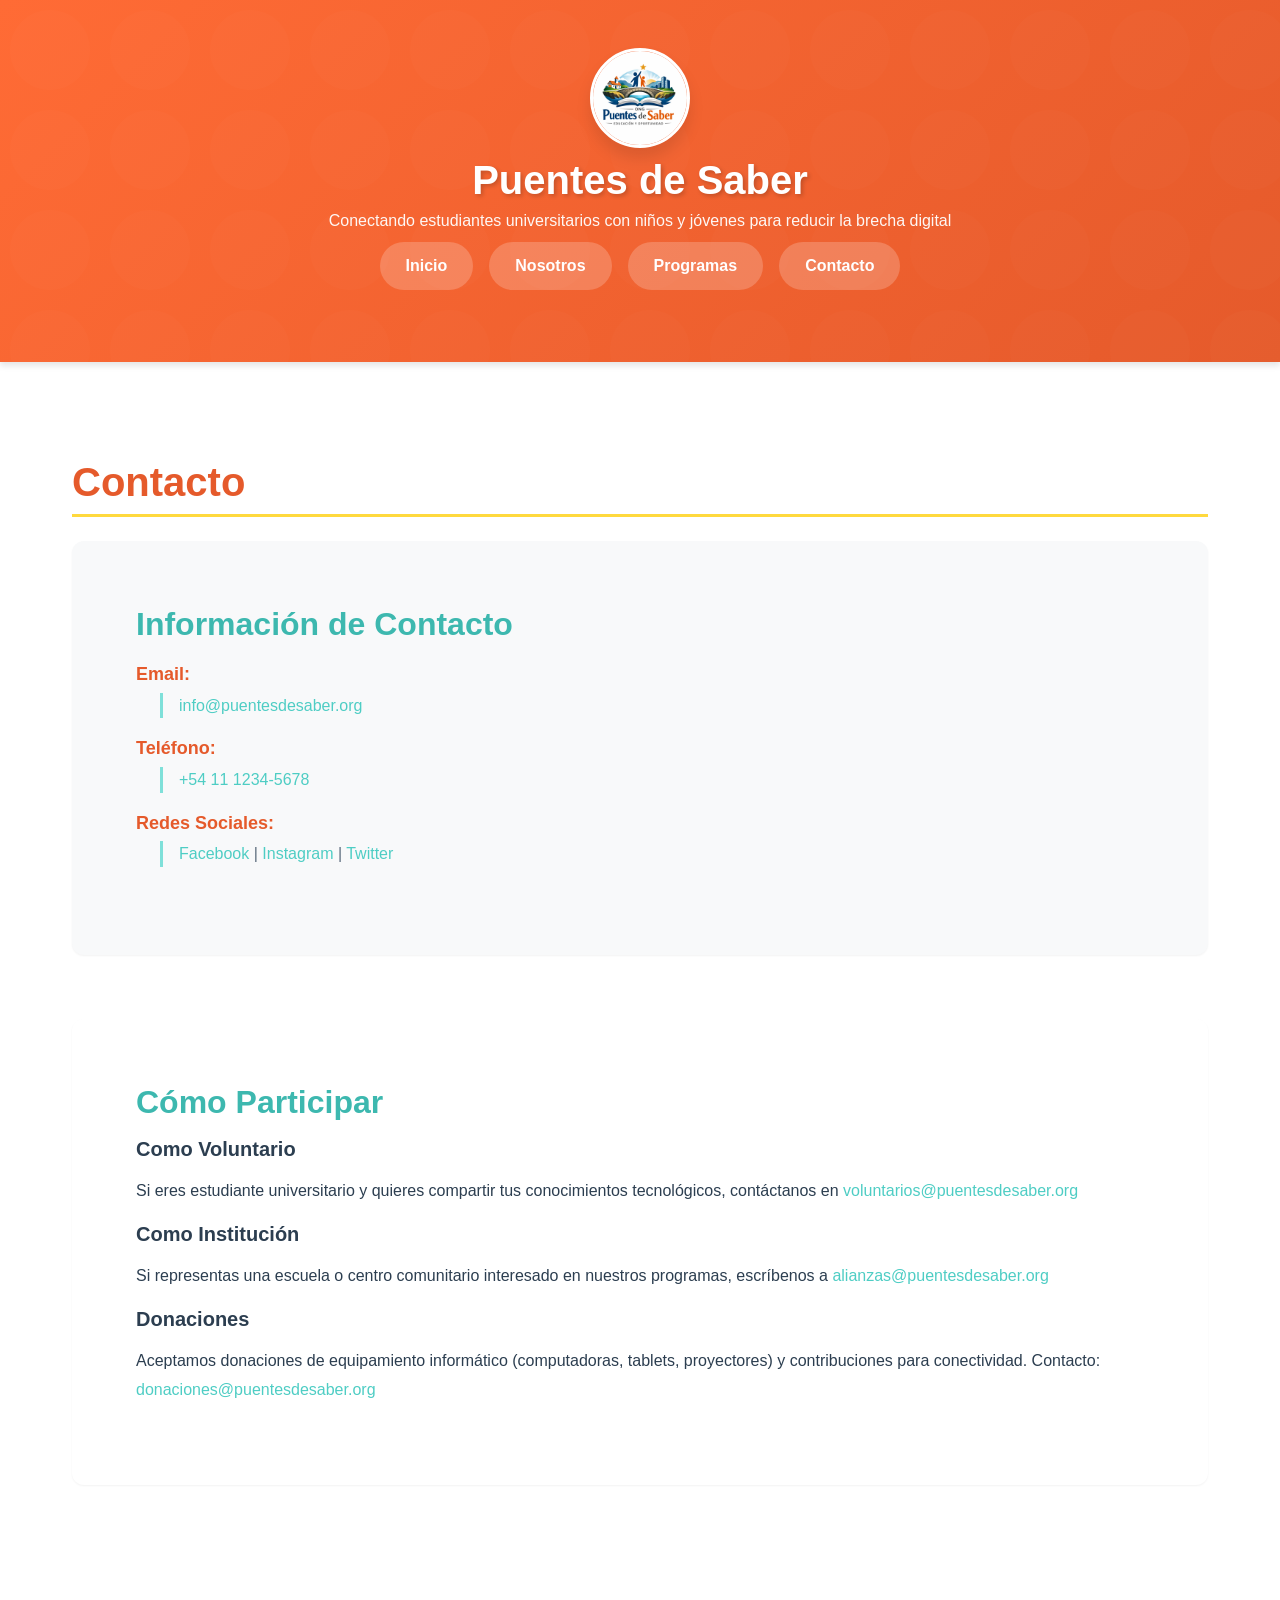
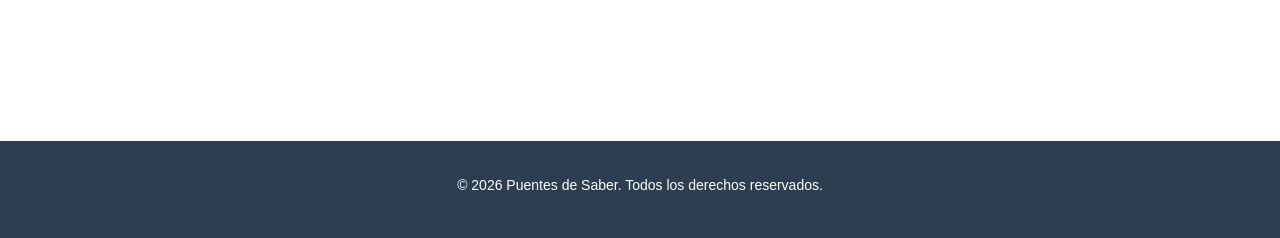
==== ong-website/contacto.html @ 6d8be62e "feat: Implementar sistema de estilos CSS profesionales - Agregar variables CSS (custom properties) p" ====
<!DOCTYPE html>
<html lang="es">
<head>
    <meta charset="UTF-8">
    <meta name="viewport" content="width=device-width, initial-scale=1.0">
    <meta name="description" content="Contactate con Puentes de Saber. Email, teléfono y redes sociales para consultas sobre nuestros programas educativos.">
    <link rel="icon" href="./img/logo.png" type="image/png">
    <link rel="stylesheet" href="./css/styles.css">
    <title>Contacto - Puentes de Saber</title>
</head>
<body>
    <header>
        <img src="./img/logo.png" alt="Logo Puentes de Saber" width="200" height="200">
        <h1>Puentes de Saber</h1>
        <p>Conectando estudiantes universitarios con niños y jóvenes para reducir la brecha digital</p>
        <nav aria-label="Navegación principal">
            <ul>
                <li><a href="./index.html">Inicio</a></li>
                <li><a href="./nosotros.html">Nosotros</a></li>
                <li><a href="./programas.html">Programas</a></li>
                <li><a href="./contacto.html">Contacto</a></li>
            </ul>
        </nav>
    </header>

    <main>
        <h2>Contacto</h2>
        
        <section>
            <h3>Información de Contacto</h3>
            <dl>
                <dt>Email:</dt>
                <dd><a href="mailto:info@puentesdesaber.org">info@puentesdesaber.org</a></dd>

                <dt>Teléfono:</dt>
                <dd><a href="tel:+541112345678">+54 11 1234-5678</a></dd>

                <dt>Redes Sociales:</dt>
                <dd>
                    <a href="https://facebook.com/puentesdesaber" target="_blank" rel="noopener noreferrer" aria-label="Visitar nuestra página de Facebook (se abre en nueva ventana)">Facebook</a> | 
                    <a href="https://instagram.com/puentesdesaber" target="_blank" rel="noopener noreferrer" aria-label="Visitar nuestro perfil de Instagram (se abre en nueva ventana)">Instagram</a> | 
                    <a href="https://twitter.com/puentesdesaber" target="_blank" rel="noopener noreferrer" aria-label="Visitar nuestro perfil de Twitter (se abre en nueva ventana)">Twitter</a>
                </dd>
            </dl>
        </section>

        <section>
            <h3>Cómo Participar</h3>
            
            <h4>Como Voluntario</h4>
            <p>Si eres estudiante universitario y quieres compartir tus conocimientos tecnológicos, contáctanos en <a href="mailto:voluntarios@puentesdesaber.org">voluntarios@puentesdesaber.org</a></p>
            
            <h4>Como Institución</h4>
            <p>Si representas una escuela o centro comunitario interesado en nuestros programas, escríbenos a <a href="mailto:alianzas@puentesdesaber.org">alianzas@puentesdesaber.org</a></p>
            
            <h4>Donaciones</h4>
            <p>Aceptamos donaciones de equipamiento informático (computadoras, tablets, proyectores) y contribuciones para conectividad. Contacto: <a href="mailto:donaciones@puentesdesaber.org">donaciones@puentesdesaber.org</a></p>
        </section>
    </main>
    <footer>
        <p>&copy; 2026 Puentes de Saber. Todos los derechos reservados.</p>
    </footer>
</body>
</html>
---- ong-website/css/styles.css ----
/* ============================================
   PUENTES DE SABER - ESTILOS PROFESIONALES
   ONG Educativa Argentina
   ============================================ */

/* ============================================
   VARIABLES CSS (Custom Properties)
   ============================================ */
:root {
  /* Paleta de Colores Principal */
  --color-primary: #FF6B35;        /* Naranja cálido - energía y optimismo */
  --color-primary-light: #FF8C5A;  /* Naranja claro */
  --color-primary-dark: #E55A2B;   /* Naranja oscuro */
  
  --color-secondary: #4ECDC4;      /* Turquesa - educación y esperanza */
  --color-secondary-light: #7FE0D9; /* Turquesa claro */
  --color-secondary-dark: #3DB8AF;  /* Turquesa oscuro */
  
  --color-accent: #FFD93D;         /* Amarillo - alegría y accesibilidad */
  --color-accent-dark: #F5C518;    /* Amarillo oscuro */
  
  /* Colores Neutros */
  --color-text-primary: #2C3E50;   /* Gris azulado oscuro */
  --color-text-secondary: #5D6D7E; /* Gris medio */
  --color-text-light: #95A5A6;     /* Gris claro */
  
  --color-bg-primary: #FFFFFF;     /* Blanco */
  --color-bg-secondary: #F8F9FA;   /* Gris muy claro */
  --color-bg-tertiary: #ECF0F1;    /* Gris claro */
  
  /* Colores de Estado */
  --color-success: #27AE60;        /* Verde */
  --color-info: #3498DB;           /* Azul */
  --color-warning: #F39C12;        /* Naranja */
  --color-error: #E74C3C;          /* Rojo */
  
  /* Tipografía */
  --font-primary: 'Segoe UI', 'Roboto', 'Helvetica Neue', Arial, sans-serif;
  --font-secondary: 'Georgia', 'Times New Roman', serif;
  
  --font-size-base: 16px;
  --font-size-sm: 0.875rem;        /* 14px */
  --font-size-md: 1rem;            /* 16px */
  --font-size-lg: 1.125rem;        /* 18px */
  --font-size-xl: 1.25rem;         /* 20px */
  
  --font-size-h1: 2.5rem;          /* 40px */
  --font-size-h2: 2rem;            /* 32px */
  --font-size-h3: 1.5rem;          /* 24px */
  --font-size-h4: 1.25rem;         /* 20px */
  --font-size-h5: 1.125rem;        /* 18px */
  --font-size-h6: 1rem;            /* 16px */
  
  --font-weight-light: 300;
  --font-weight-normal: 400;
  --font-weight-medium: 500;
  --font-weight-semibold: 600;
  --font-weight-bold: 700;
  
  --line-height-tight: 1.2;
  --line-height-normal: 1.6;
  --line-height-relaxed: 1.8;
  
  /* Espaciado */
  --spacing-xs: 0.25rem;           /* 4px */
  --spacing-sm: 0.5rem;            /* 8px */
  --spacing-md: 1rem;              /* 16px */
  --spacing-lg: 1.5rem;            /* 24px */
  --spacing-xl: 2rem;              /* 32px */
  --spacing-2xl: 3rem;             /* 48px */
  --spacing-3xl: 4rem;             /* 64px */
  --spacing-4xl: 6rem;             /* 96px */
  
  /* Bordes y Sombras */
  --border-radius-sm: 4px;
  --border-radius-md: 8px;
  --border-radius-lg: 12px;
  --border-radius-xl: 16px;
  --border-radius-full: 9999px;
  
  --shadow-sm: 0 1px 2px rgba(0, 0, 0, 0.05);
  --shadow-md: 0 4px 6px rgba(0, 0, 0, 0.1);
  --shadow-lg: 0 10px 15px rgba(0, 0, 0, 0.1);
  --shadow-xl: 0 20px 25px rgba(0, 0, 0, 0.15);
  
  /* Transiciones */
  --transition-fast: 150ms ease-in-out;
  --transition-normal: 250ms ease-in-out;
  --transition-slow: 350ms ease-in-out;
  
  /* Contenedor */
  --container-max-width: 1200px;
  --container-padding: var(--spacing-md);
}

/* ============================================
   RESET Y ESTILOS BASE
   ============================================ */
* {
  margin: 0;
  padding: 0;
  box-sizing: border-box;
}

html {
  font-size: var(--font-size-base);
  scroll-behavior: smooth;
}

body {
  font-family: var(--font-primary);
  font-size: var(--font-size-md);
  font-weight: var(--font-weight-normal);
  line-height: var(--line-height-normal);
  color: var(--color-text-primary);
  background-color: var(--color-bg-primary);
  -webkit-font-smoothing: antialiased;
  -moz-osx-font-smoothing: grayscale;
}

/* ============================================
   TIPOGRAFÍA
   ============================================ */
h1, h2, h3, h4, h5, h6 {
  font-weight: var(--font-weight-bold);
  line-height: var(--line-height-tight);
  color: var(--color-text-primary);
  margin-bottom: var(--spacing-md);
}

h1 {
  font-size: var(--font-size-h1);
  color: var(--color-primary);
  margin-bottom: var(--spacing-lg);
}

h2 {
  font-size: var(--font-size-h2);
  color: var(--color-primary-dark);
  margin-bottom: var(--spacing-lg);
  padding-bottom: var(--spacing-sm);
  border-bottom: 3px solid var(--color-accent);
}

h3 {
  font-size: var(--font-size-h3);
  color: var(--color-secondary-dark);
  margin-bottom: var(--spacing-md);
}

h4 {
  font-size: var(--font-size-h4);
  color: var(--color-text-primary);
  margin-bottom: var(--spacing-md);
}

h5 {
  font-size: var(--font-size-h5);
  margin-bottom: var(--spacing-sm);
}

h6 {
  font-size: var(--font-size-h6);
  margin-bottom: var(--spacing-sm);
}

p {
  margin-bottom: var(--spacing-md);
  line-height: var(--line-height-relaxed);
}

strong {
  font-weight: var(--font-weight-bold);
  color: var(--color-primary-dark);
}

em {
  font-style: italic;
  color: var(--color-secondary-dark);
}

/* ============================================
   ENLACES
   ============================================ */
a {
  color: var(--color-secondary);
  text-decoration: none;
  transition: color var(--transition-normal), 
              text-decoration var(--transition-fast);
  position: relative;
}

a:hover {
  color: var(--color-secondary-dark);
  text-decoration: underline;
}

a:focus {
  outline: 2px solid var(--color-primary);
  outline-offset: 2px;
  border-radius: var(--border-radius-sm);
}

a:active {
  color: var(--color-primary);
}

/* ============================================
   HEADER
   ============================================ */
header {
  background: linear-gradient(135deg, var(--color-primary) 0%, var(--color-primary-dark) 100%);
  color: var(--color-bg-primary);
  padding: var(--spacing-lg) var(--container-padding) 0;
  text-align: center;
  box-shadow: var(--shadow-md);
  position: relative;
  overflow: hidden;
}

header::before {
  content: '';
  position: absolute;
  top: 0;
  left: 0;
  right: 0;
  bottom: 0;
  background: url('data:image/svg+xml,<svg width="100" height="100" xmlns="http://www.w3.org/2000/svg"><circle cx="50" cy="50" r="40" fill="rgba(255,255,255,0.05)"/></svg>');
  background-size: 100px 100px;
  opacity: 0.3;
  pointer-events: none;
}

header > * {
  position: relative;
  z-index: 1;
}

header img {
  max-width: 80px;
  height: auto;
  margin: 0 auto var(--spacing-sm);
  display: block;
  border-radius: var(--border-radius-full);
  border: 3px solid var(--color-bg-primary);
  box-shadow: var(--shadow-lg);
  transition: transform var(--transition-normal);
}

header img:hover {
  transform: scale(1.05);
}

header h1 {
  color: var(--color-bg-primary);
  font-size: 2rem;
  margin-bottom: var(--spacing-xs);
  text-shadow: 2px 2px 4px rgba(0, 0, 0, 0.2);
}

header > p {
  font-size: var(--font-size-md);
  color: var(--color-bg-primary);
  margin-bottom: var(--spacing-sm);
  opacity: 0.95;
  max-width: 100%;
  margin-left: auto;
  margin-right: auto;
  line-height: var(--line-height-normal);
}

/* ============================================
   NAVEGACIÓN
   ============================================ */
nav {
  margin-top: var(--spacing-sm);
  padding: 0;
}

nav ul {
  list-style: none;
  display: flex;
  flex-wrap: wrap;
  justify-content: center;
  gap: var(--spacing-sm);
  padding: 0;
}

nav li {
  margin: 0;
}

nav a {
  display: inline-block;
  padding: var(--spacing-sm) var(--spacing-md);
  background-color: rgba(255, 255, 255, 0.2);
  color: var(--color-bg-primary);
  border-radius: var(--border-radius-full);
  font-weight: var(--font-weight-semibold);
  font-size: var(--font-size-sm);
  transition: all var(--transition-normal);
  border: 2px solid transparent;
  text-decoration: none;
}

nav a:hover {
  background-color: var(--color-bg-primary);
  color: var(--color-primary);
  transform: translateY(-2px);
  box-shadow: var(--shadow-md);
  text-decoration: none;
}

nav a:focus {
  outline: 2px solid var(--color-accent);
  outline-offset: 2px;
  border-color: var(--color-accent);
}

nav a:active {
  transform: translateY(0);
}

/* ============================================
   MAIN CONTENT
   ============================================ */
main {
  max-width: var(--container-max-width);
  margin: 0 auto;
  padding: var(--spacing-2xl) var(--container-padding);
}

/* ============================================
   SECCIONES
   ============================================ */
section {
  margin-bottom: var(--spacing-3xl);
  padding: var(--spacing-xl);
  background-color: var(--color-bg-primary);
  border-radius: var(--border-radius-lg);
  box-shadow: var(--shadow-sm);
  transition: box-shadow var(--transition-normal);
}

section:hover {
  box-shadow: var(--shadow-md);
}

section:nth-child(even) {
  background-color: var(--color-bg-secondary);
}

/* ============================================
   ARTÍCULOS (Programas)
   ============================================ */
article {
  background-color: var(--color-bg-primary);
  border-radius: var(--border-radius-lg);
  padding: var(--spacing-xl);
  margin-bottom: var(--spacing-xl);
  border-left: 4px solid var(--color-secondary);
  box-shadow: var(--shadow-sm);
  transition: all var(--transition-normal);
}

article:hover {
  box-shadow: var(--shadow-lg);
  transform: translateX(4px);
  border-left-color: var(--color-primary);
}

article h3 {
  color: var(--color-primary);
  margin-bottom: var(--spacing-md);
  display: flex;
  align-items: center;
  gap: var(--spacing-sm);
}

article h3::before {
  content: '📚';
  font-size: 1.5em;
}

article p {
  color: var(--color-text-secondary);
  margin-bottom: var(--spacing-md);
}

/* ============================================
   LISTAS
   ============================================ */
ul, ol {
  margin-bottom: var(--spacing-md);
  padding-left: var(--spacing-xl);
}

ul li, ol li {
  margin-bottom: var(--spacing-sm);
  line-height: var(--line-height-relaxed);
  color: var(--color-text-secondary);
}

ul li::marker {
  color: var(--color-primary);
}

ol li::marker {
  color: var(--color-secondary);
  font-weight: var(--font-weight-bold);
}

/* Listas dentro de artículos */
article ul {
  background-color: var(--color-bg-secondary);
  padding: var(--spacing-md) var(--spacing-md) var(--spacing-md) var(--spacing-2xl);
  border-radius: var(--border-radius-md);
  margin-top: var(--spacing-md);
}

article ul li {
  position: relative;
  padding-left: var(--spacing-sm);
}

article ul li::before {
  content: '✓';
  position: absolute;
  left: -1.5rem;
  color: var(--color-success);
  font-weight: var(--font-weight-bold);
}

/* ============================================
   LISTAS DE DEFINICIÓN (dl, dt, dd)
   ============================================ */
dl {
  margin-bottom: var(--spacing-lg);
}

dt {
  font-weight: var(--font-weight-bold);
  color: var(--color-primary-dark);
  margin-top: var(--spacing-md);
  margin-bottom: var(--spacing-xs);
  font-size: var(--font-size-lg);
}

dd {
  margin-left: var(--spacing-lg);
  margin-bottom: var(--spacing-md);
  color: var(--color-text-secondary);
  padding-left: var(--spacing-md);
  border-left: 3px solid var(--color-secondary-light);
}

/* Sección de Datos Institucionales */
#datos-institucionales {
  background: transparent;
  border: none;
  color: var(--color-text-primary);
  box-shadow: none;
  padding: var(--spacing-lg) var(--container-padding) var(--spacing-xl);
  margin-top: calc(var(--spacing-lg) * -1);
}

#datos-institucionales dl {
  display: grid;
  grid-template-columns: repeat(auto-fit, minmax(220px, 1fr));
  gap: var(--spacing-lg);
}

.impact-item {
  background: var(--color-primary);
  border-radius: var(--border-radius-lg);
  padding: var(--spacing-xl);
  text-align: center;
  display: flex;
  flex-direction: column;
  justify-content: center;
  gap: var(--spacing-md);
}

#datos-institucionales dt {
  margin: 0;
  font-size: var(--font-size-sm);
  color: rgba(255, 255, 255, 0.85);
  font-weight: var(--font-weight-semibold);
  text-transform: uppercase;
  letter-spacing: 1px;
}

#datos-institucionales dd {
  margin: 0;
  padding: 0;
  font-size: 3rem;
  font-weight: var(--font-weight-bold);
  color: var(--color-accent);
  line-height: var(--line-height-tight);
  letter-spacing: -1px;
}

/* ============================================
   FOOTER
   ============================================ */
footer {
  background-color: var(--color-text-primary);
  color: var(--color-bg-primary);
  padding: var(--spacing-xl) var(--container-padding);
  text-align: center;
  margin-top: var(--spacing-4xl);
}

footer p {
  margin-bottom: var(--spacing-sm);
  font-size: var(--font-size-sm);
}

footer a {
  color: var(--color-accent);
  font-weight: var(--font-weight-medium);
  margin: 0 var(--spacing-sm);
  transition: color var(--transition-normal);
}

footer a:hover {
  color: var(--color-accent-dark);
  text-decoration: underline;
}

footer a:focus {
  outline: 2px solid var(--color-accent);
  outline-offset: 2px;
}

/* ============================================
   ESTADÍSTICAS / DATOS DESTACADOS
   ============================================ */
.stats-container {
  display: grid;
  grid-template-columns: repeat(auto-fit, minmax(250px, 1fr));
  gap: var(--spacing-lg);
  margin: var(--spacing-2xl) 0;
  padding: var(--spacing-2xl);
  background: linear-gradient(135deg, var(--color-primary) 0%, var(--color-secondary) 100%);
  border-radius: var(--border-radius-lg);
  box-shadow: var(--shadow-xl);
}

.stat-card {
  background: rgba(255, 255, 255, 0.15);
  backdrop-filter: blur(10px);
  color: var(--color-bg-primary);
  padding: var(--spacing-2xl) var(--spacing-xl);
  border-radius: var(--border-radius-md);
  text-align: center;
  border: 2px solid rgba(255, 255, 255, 0.3);
  transition: all var(--transition-normal);
  position: relative;
  overflow: hidden;
}

.stat-card::before {
  content: '';
  position: absolute;
  top: 0;
  left: 0;
  right: 0;
  bottom: 0;
  background: rgba(255, 255, 255, 0.1);
  opacity: 0;
  transition: opacity var(--transition-normal);
}

.stat-card:hover {
  transform: translateY(-5px);
  background: rgba(255, 255, 255, 0.25);
  border-color: var(--color-accent);
  box-shadow: 0 8px 16px rgba(0, 0, 0, 0.2);
}

.stat-card:hover::before {
  opacity: 1;
}

.stat-number {
  font-size: 4rem;
  font-weight: var(--font-weight-bold);
  color: var(--color-accent);
  display: block;
  margin-bottom: var(--spacing-md);
  text-shadow: 2px 2px 4px rgba(0, 0, 0, 0.3);
  position: relative;
  z-index: 1;
  line-height: 1;
}

.stat-label {
  font-size: var(--font-size-md);
  font-weight: var(--font-weight-semibold);
  color: var(--color-bg-primary);
  position: relative;
  z-index: 1;
  letter-spacing: 0.5px;
  text-shadow: 1px 1px 2px rgba(0, 0, 0, 0.2);
}

/* ============================================
   BOTONES Y LLAMADAS A LA ACCIÓN
   ============================================ */
.btn {
  display: inline-block;
  padding: var(--spacing-md) var(--spacing-xl);
  font-size: var(--font-size-md);
  font-weight: var(--font-weight-semibold);
  text-align: center;
  text-decoration: none;
  border-radius: var(--border-radius-md);
  transition: all var(--transition-normal);
  cursor: pointer;
  border: 2px solid transparent;
}

.btn-primary {
  background-color: var(--color-primary);
  color: var(--color-bg-primary);
  box-shadow: var(--shadow-sm);
}

.btn-primary:hover {
  background-color: var(--color-primary-dark);
  transform: translateY(-2px);
  box-shadow: var(--shadow-md);
  text-decoration: none;
}

.btn-secondary {
  background-color: var(--color-secondary);
  color: var(--color-bg-primary);
  box-shadow: var(--shadow-sm);
}

.btn-secondary:hover {
  background-color: var(--color-secondary-dark);
  transform: translateY(-2px);
  box-shadow: var(--shadow-md);
  text-decoration: none;
}

.btn-outline {
  background-color: transparent;
  color: var(--color-primary);
  border-color: var(--color-primary);
}

.btn-outline:hover {
  background-color: var(--color-primary);
  color: var(--color-bg-primary);
  text-decoration: none;
}

/* ============================================
   ACCESIBILIDAD
   ============================================ */
/* Visually hidden - oculta visualmente pero accesible para lectores de pantalla */
.visually-hidden {
  position: absolute;
  width: 1px;
  height: 1px;
  padding: 0;
  margin: -1px;
  overflow: hidden;
  clip: rect(0, 0, 0, 0);
  white-space: nowrap;
  border-width: 0;
}

/* Skip to main content link */
.skip-to-main {
  position: absolute;
  top: -40px;
  left: 0;
  background: var(--color-primary);
  color: var(--color-bg-primary);
  padding: var(--spacing-sm) var(--spacing-md);
  text-decoration: none;
  z-index: 100;
}

.skip-to-main:focus {
  top: 0;
}

/* Focus visible para todos los elementos interactivos */
:focus-visible {
  outline: 3px solid var(--color-primary);
  outline-offset: 2px;
}

/* Mejora de contraste para texto sobre fondos */
::selection {
  background-color: var(--color-accent);
  color: var(--color-text-primary);
}

/* ============================================
   RESPONSIVE DESIGN - MOBILE FIRST
   ============================================ */

/* Tablets (768px y superior) */
@media (min-width: 768px) {
  :root {
    --font-size-h1: 3rem;          /* 48px */
    --font-size-h2: 2.25rem;       /* 36px */
    --font-size-h3: 1.75rem;       /* 28px */
    --container-padding: var(--spacing-lg);
  }
  
  header {
    padding: var(--spacing-xl) var(--container-padding);
  }
  
  header img {
    max-width: 100px;
  }
  
  header h1 {
    font-size: 2.25rem;
  }
  
  nav ul {
    gap: var(--spacing-md);
  }
  
  nav a {
    padding: var(--spacing-sm) var(--spacing-lg);
    font-size: var(--font-size-md);
  }
  
  main {
    padding: var(--spacing-3xl) var(--container-padding);
  }
  
  section {
    padding: var(--spacing-2xl);
  }
  
  article {
    padding: var(--spacing-2xl);
  }
}

/* Desktop (1024px y superior) */
@media (min-width: 1024px) {
  :root {
    --font-size-h1: 3.5rem;        /* 56px */
    --font-size-h2: 2.5rem;        /* 40px */
    --font-size-h3: 2rem;          /* 32px */
    --container-padding: var(--spacing-xl);
  }
  
  header {
    padding: var(--spacing-2xl) var(--container-padding);
  }
  
  header img {
    max-width: 100px;
  }
  
  header h1 {
    font-size: 2.5rem;
  }
  
  main {
    padding: var(--spacing-4xl) var(--container-padding);
  }
  
  section {
    padding: var(--spacing-3xl);
  }
  
  /* Layout de dos columnas para ciertos contenidos */
  .two-column-layout {
    display: grid;
    grid-template-columns: 1fr 1fr;
    gap: var(--spacing-2xl);
  }
}

/* Pantallas grandes (1440px y superior) */
@media (min-width: 1440px) {
  :root {
    --container-max-width: 1400px;
  }
}

/* ============================================
   UTILIDADES
   ============================================ */
.text-center {
  text-align: center;
}

.text-left {
  text-align: left;
}

.text-right {
  text-align: right;
}

.mt-sm { margin-top: var(--spacing-sm); }
.mt-md { margin-top: var(--spacing-md); }
.mt-lg { margin-top: var(--spacing-lg); }
.mt-xl { margin-top: var(--spacing-xl); }

.mb-sm { margin-bottom: var(--spacing-sm); }
.mb-md { margin-bottom: var(--spacing-md); }
.mb-lg { margin-bottom: var(--spacing-lg); }
.mb-xl { margin-bottom: var(--spacing-xl); }

.p-sm { padding: var(--spacing-sm); }
.p-md { padding: var(--spacing-md); }
.p-lg { padding: var(--spacing-lg); }
.p-xl { padding: var(--spacing-xl); }

/* ============================================
   ANIMACIONES
   ============================================ */
@keyframes fadeIn {
  from {
    opacity: 0;
    transform: translateY(20px);
  }
  to {
    opacity: 1;
    transform: translateY(0);
  }
}

.fade-in {
  animation: fadeIn var(--transition-slow) ease-out;
}

/* ============================================
   PRINT STYLES
   ============================================ */
@media print {
  header {
    background: none;
    color: var(--color-text-primary);
    box-shadow: none;
  }
  
  nav {
    display: none;
  }
  
  section {
    box-shadow: none;
    page-break-inside: avoid;
  }
  
  footer {
    background: none;
    color: var(--color-text-primary);
  }
}
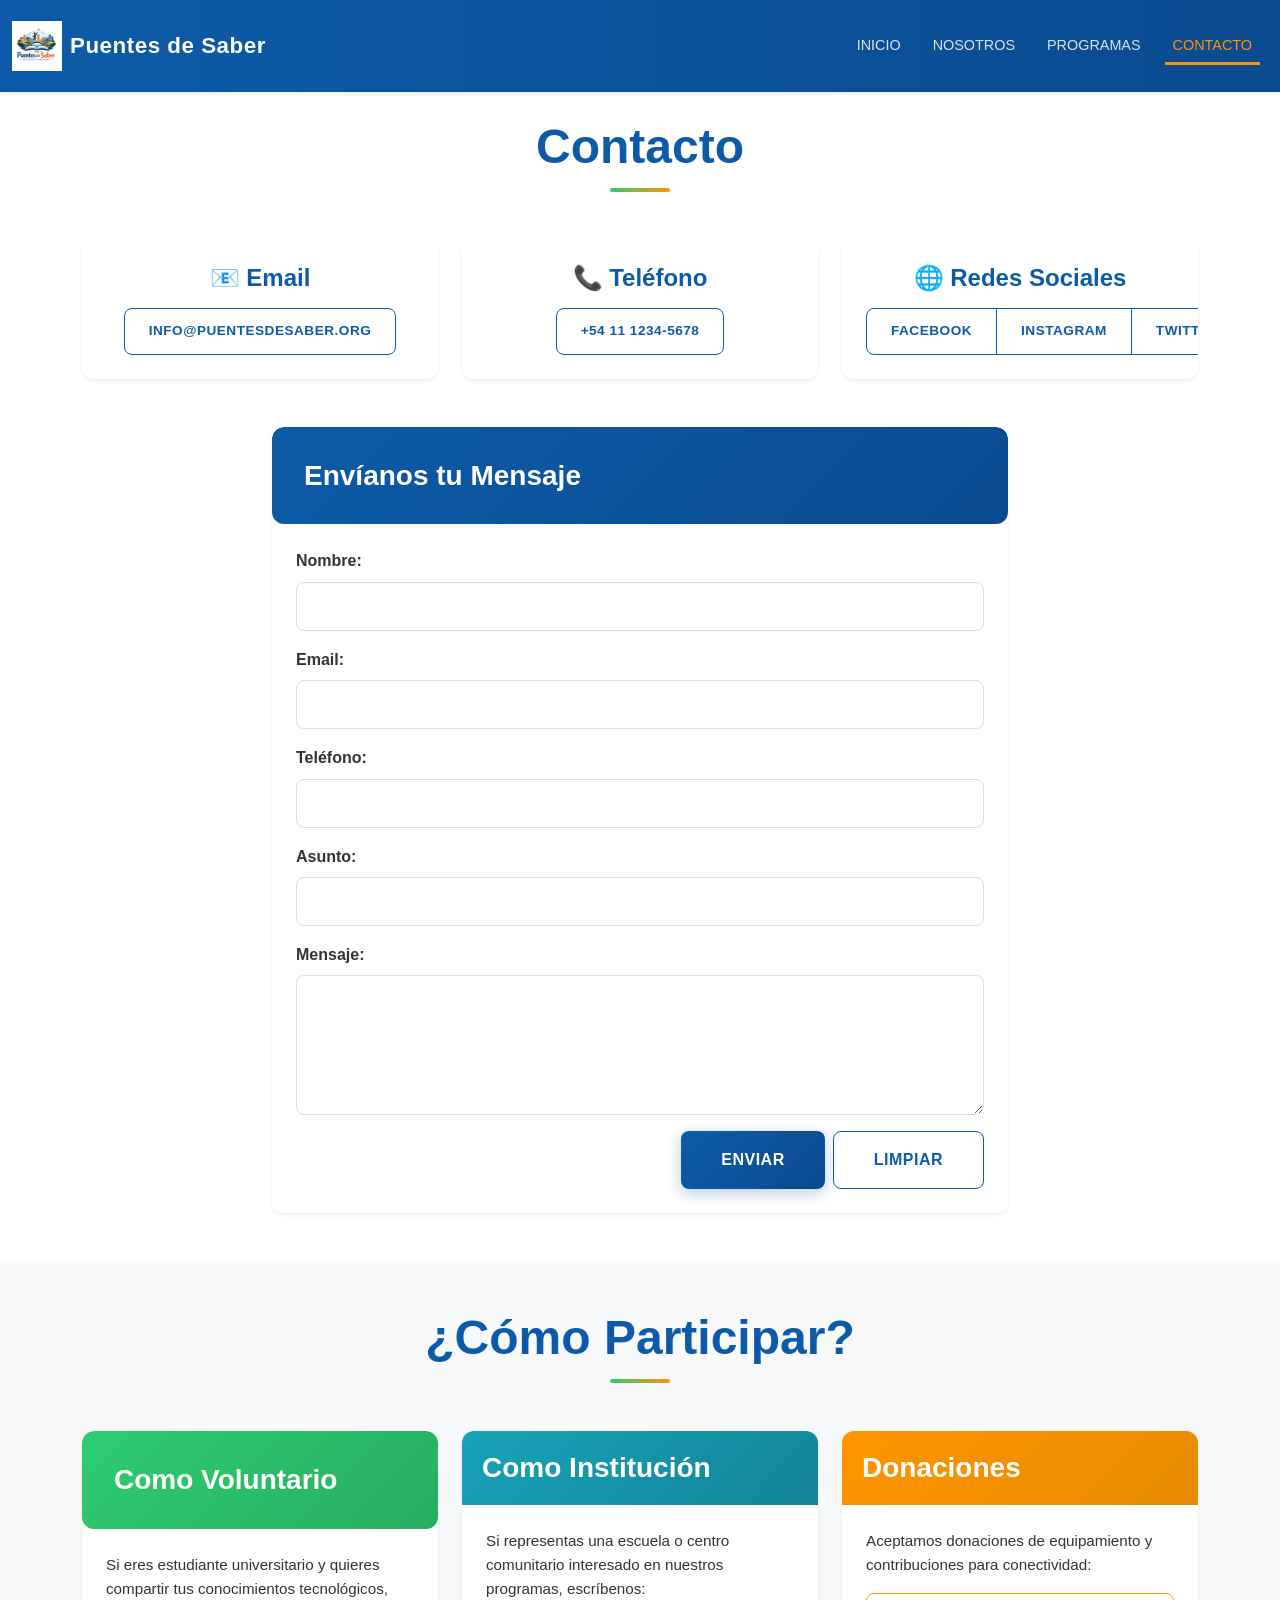
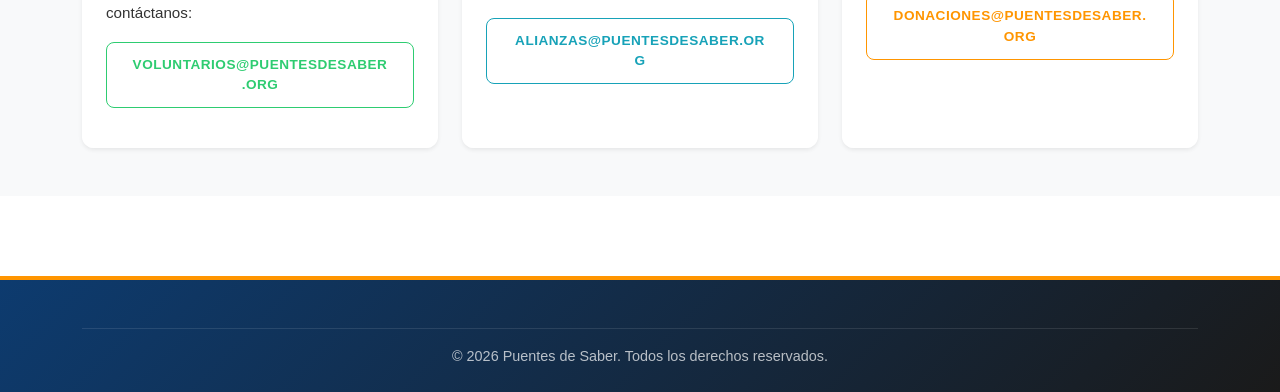
==== commit 3d82f3aa: "feat: agregar bootstrap al archivo contacto" ====
--- a/ong-website/contacto.html
+++ b/ong-website/contacto.html
@@ -5,60 +5,182 @@
     <meta name="viewport" content="width=device-width, initial-scale=1.0">
     <meta name="description" content="Contactate con Puentes de Saber. Email, teléfono y redes sociales para consultas sobre nuestros programas educativos.">
     <link rel="icon" href="./img/logo.png" type="image/png">
+    <title>Contacto - Puentes de Saber</title>
+    <!-- Bootstrap CSS -->
+    <link href="https://cdn.jsdelivr.net/npm/bootstrap@5.3.0/dist/css/bootstrap.min.css" rel="stylesheet">
+    <!-- Custom CSS -->
     <link rel="stylesheet" href="./css/styles.css">
-    <title>Contacto - Puentes de Saber</title>
 </head>
 <body>
-    <header>
-        <img src="./img/logo.png" alt="Logo Puentes de Saber" width="200" height="200">
-        <h1>Puentes de Saber</h1>
-        <p>Conectando estudiantes universitarios con niños y jóvenes para reducir la brecha digital</p>
-        <nav aria-label="Navegación principal">
-            <ul>
-                <li><a href="./index.html">Inicio</a></li>
-                <li><a href="./nosotros.html">Nosotros</a></li>
-                <li><a href="./programas.html">Programas</a></li>
-                <li><a href="./contacto.html">Contacto</a></li>
-            </ul>
-        </nav>
-    </header>
+    <!-- Navbar -->
+    <nav class="navbar navbar-expand-lg navbar-dark shadow-sm">
+        <div class="container-fluid">
+            <div class="navbar-brand d-flex align-items-center">
+                <img src="./img/logo.png" alt="Logo Puentes de Saber" width="50" height="50" class="me-2">
+                <span class="fw-bold">Puentes de Saber</span>
+            </div>
+            <button class="navbar-toggler" type="button" data-bs-toggle="collapse" data-bs-target="#navbarNav" aria-controls="navbarNav" aria-expanded="false" aria-label="Toggle navigation">
+                <span class="navbar-toggler-icon"></span>
+            </button>
+            <div class="collapse navbar-collapse" id="navbarNav">
+                <ul class="navbar-nav ms-auto">
+                    <li class="nav-item">
+                        <a class="nav-link" href="./index.html">Inicio</a>
+                    </li>
+                    <li class="nav-item">
+                        <a class="nav-link" href="./nosotros.html">Nosotros</a>
+                    </li>
+                    <li class="nav-item">
+                        <a class="nav-link" href="./programas.html">Programas</a>
+                    </li>
+                    <li class="nav-item">
+                        <a class="nav-link active" aria-current="page" href="./contacto.html">Contacto</a>
+                    </li>
+                </ul>
+            </div>
+        </div>
+    </nav>
 
     <main>
-        <h2>Contacto</h2>
-        
-        <section>
-            <h3>Información de Contacto</h3>
-            <dl>
-                <dt>Email:</dt>
-                <dd><a href="mailto:info@puentesdesaber.org">info@puentesdesaber.org</a></dd>
+        <section class="py-5">
+            <div class="container">
+                <h2 class="text-center mb-5 display-5">Contacto</h2>
 
-                <dt>Teléfono:</dt>
-                <dd><a href="tel:+541112345678">+54 11 1234-5678</a></dd>
+                <!-- Información de Contacto -->
+                <div class="row g-4 mb-5">
+                    <div class="col-md-4">
+                        <div class="card h-100 shadow-sm border-0 text-center">
+                            <div class="card-body">
+                                <h4 class="card-title text-primary mb-3">📧 Email</h4>
+                                <p class="card-text">
+                                    <a href="mailto:info@puentesdesaber.org" class="btn btn-outline-primary btn-sm">info@puentesdesaber.org</a>
+                                </p>
+                            </div>
+                        </div>
+                    </div>
+                    <div class="col-md-4">
+                        <div class="card h-100 shadow-sm border-0 text-center">
+                            <div class="card-body">
+                                <h4 class="card-title text-primary mb-3">📞 Teléfono</h4>
+                                <p class="card-text">
+                                    <a href="tel:+541112345678" class="btn btn-outline-primary btn-sm">+54 11 1234-5678</a>
+                                </p>
+                            </div>
+                        </div>
+                    </div>
+                    <div class="col-md-4">
+                        <div class="card h-100 shadow-sm border-0 text-center">
+                            <div class="card-body">
+                                <h4 class="card-title text-primary mb-3">🌐 Redes Sociales</h4>
+                                <div class="btn-group" role="group">
+                                    <a href="https://facebook.com/puentesdesaber" target="_blank" rel="noopener noreferrer" class="btn btn-outline-primary btn-sm">Facebook</a>
+                                    <a href="https://instagram.com/puentesdesaber" target="_blank" rel="noopener noreferrer" class="btn btn-outline-primary btn-sm">Instagram</a>
+                                    <a href="https://twitter.com/puentesdesaber" target="_blank" rel="noopener noreferrer" class="btn btn-outline-primary btn-sm">Twitter</a>
+                                </div>
+                            </div>
+                        </div>
+                    </div>
+                </div>
 
-                <dt>Redes Sociales:</dt>
-                <dd>
-                    <a href="https://facebook.com/puentesdesaber" target="_blank" rel="noopener noreferrer" aria-label="Visitar nuestra página de Facebook (se abre en nueva ventana)">Facebook</a> | 
-                    <a href="https://instagram.com/puentesdesaber" target="_blank" rel="noopener noreferrer" aria-label="Visitar nuestro perfil de Instagram (se abre en nueva ventana)">Instagram</a> | 
-                    <a href="https://twitter.com/puentesdesaber" target="_blank" rel="noopener noreferrer" aria-label="Visitar nuestro perfil de Twitter (se abre en nueva ventana)">Twitter</a>
-                </dd>
-            </dl>
+                <!-- Formulario de Contacto -->
+                <div class="row mt-5">
+                    <div class="col-lg-8 mx-auto">
+                        <div class="card shadow-sm border-0">
+                            <div class="card-header bg-primary text-white">
+                                <h3 class="card-title mb-0">Envíanos tu Mensaje</h3>
+                            </div>
+                            <div class="card-body p-4">
+                                <form action="mailto:info@puentesdesaber.org" method="POST" enctype="text/plain">
+                                    <div class="mb-3">
+                                        <label for="nombre" class="form-label">Nombre:</label>
+                                        <input type="text" class="form-control" id="nombre" name="nombre" required>
+                                    </div>
+                                    
+                                    <div class="mb-3">
+                                        <label for="email" class="form-label">Email:</label>
+                                        <input type="email" class="form-control" id="email" name="email" required>
+                                    </div>
+                                    
+                                    <div class="mb-3">
+                                        <label for="telefono" class="form-label">Teléfono:</label>
+                                        <input type="tel" class="form-control" id="telefono" name="telefono">
+                                    </div>
+                                    
+                                    <div class="mb-3">
+                                        <label for="asunto" class="form-label">Asunto:</label>
+                                        <input type="text" class="form-control" id="asunto" name="asunto" required>
+                                    </div>
+                                    
+                                    <div class="mb-3">
+                                        <label for="mensaje" class="form-label">Mensaje:</label>
+                                        <textarea class="form-control" id="mensaje" name="mensaje" rows="5" required></textarea>
+                                    </div>
+                                    
+                                    <div class="d-grid gap-2 d-sm-flex justify-content-sm-end">
+                                        <button type="submit" class="btn btn-primary btn-lg">Enviar</button>
+                                        <button type="reset" class="btn btn-outline-secondary btn-lg">Limpiar</button>
+                                    </div>
+                                </form>
+                            </div>
+                        </div>
+                    </div>
+                </div>
+            </div>
         </section>
 
-        <section>
-            <h3>Cómo Participar</h3>
-            
-            <h4>Como Voluntario</h4>
-            <p>Si eres estudiante universitario y quieres compartir tus conocimientos tecnológicos, contáctanos en <a href="mailto:voluntarios@puentesdesaber.org">voluntarios@puentesdesaber.org</a></p>
-            
-            <h4>Como Institución</h4>
-            <p>Si representas una escuela o centro comunitario interesado en nuestros programas, escríbenos a <a href="mailto:alianzas@puentesdesaber.org">alianzas@puentesdesaber.org</a></p>
-            
-            <h4>Donaciones</h4>
-            <p>Aceptamos donaciones de equipamiento informático (computadoras, tablets, proyectores) y contribuciones para conectividad. Contacto: <a href="mailto:donaciones@puentesdesaber.org">donaciones@puentesdesaber.org</a></p>
+        <!-- Cómo Participar -->
+        <section class="py-5 bg-light">
+            <div class="container">
+                <h2 class="text-center mb-5 display-5">¿Cómo Participar?</h2>
+                <div class="row g-4">
+                    <div class="col-md-6 col-lg-4">
+                        <div class="card h-100 shadow-sm border-0">
+                            <div class="card-header bg-success text-white">
+                                <h3 class="card-title mb-0">Como Voluntario</h3>
+                            </div>
+                            <div class="card-body">
+                                <p class="card-text">Si eres estudiante universitario y quieres compartir tus conocimientos tecnológicos, contáctanos:</p>
+                                <p><a href="mailto:voluntarios@puentesdesaber.org" class="btn btn-outline-success btn-sm w-100">voluntarios@puentesdesaber.org</a></p>
+                            </div>
+                        </div>
+                    </div>
+                    <div class="col-md-6 col-lg-4">
+                        <div class="card h-100 shadow-sm border-0">
+                            <div class="card-header bg-info text-white">
+                                <h3 class="card-title mb-0">Como Institución</h3>
+                            </div>
+                            <div class="card-body">
+                                <p class="card-text">Si representas una escuela o centro comunitario interesado en nuestros programas, escríbenos:</p>
+                                <p><a href="mailto:alianzas@puentesdesaber.org" class="btn btn-outline-info btn-sm w-100">alianzas@puentesdesaber.org</a></p>
+                            </div>
+                        </div>
+                    </div>
+                    <div class="col-md-6 col-lg-4">
+                        <div class="card h-100 shadow-sm border-0">
+                            <div class="card-header bg-warning text-dark">
+                                <h3 class="card-title mb-0">Donaciones</h3>
+                            </div>
+                            <div class="card-body">
+                                <p class="card-text">Aceptamos donaciones de equipamiento y contribuciones para conectividad:</p>
+                                <p><a href="mailto:donaciones@puentesdesaber.org" class="btn btn-outline-warning btn-sm w-100">donaciones@puentesdesaber.org</a></p>
+                            </div>
+                        </div>
+                    </div>
+                </div>
+            </div>
         </section>
     </main>
-    <footer>
-        <p>&copy; 2026 Puentes de Saber. Todos los derechos reservados.</p>
+    
+    <!-- Footer -->
+    <footer class="text-white">
+        <div class="container">
+            <div class="footer-content">
+                <p class="footer-copyright">&copy; 2026 Puentes de Saber. Todos los derechos reservados.</p>
+            </div>
+        </div>
     </footer>
+    
+    <!-- Bootstrap JS -->
+    <script src="https://cdn.jsdelivr.net/npm/bootstrap@5.3.0/dist/js/bootstrap.bundle.min.js"></script>
 </body>
 </html>
--- a/ong-website/css/styles.css
+++ b/ong-website/css/styles.css
@@ -1,868 +1,649 @@
 /* ============================================
-   PUENTES DE SABER - ESTILOS PROFESIONALES
-   ONG Educativa Argentina
-   ============================================ */
-
-/* ============================================
-   VARIABLES CSS (Custom Properties)
-   ============================================ */
+   Estilos generales del sitio web - Puentes de Saber
+   Colores: Azul (#0D5BA8), Verde (#2ECC71), Naranja (#FF9500)
+   ============================================ */
+
+/* Variables CSS para facilitar cambios */
 :root {
-  /* Paleta de Colores Principal */
-  --color-primary: #FF6B35;        /* Naranja cálido - energía y optimismo */
-  --color-primary-light: #FF8C5A;  /* Naranja claro */
-  --color-primary-dark: #E55A2B;   /* Naranja oscuro */
-  
-  --color-secondary: #4ECDC4;      /* Turquesa - educación y esperanza */
-  --color-secondary-light: #7FE0D9; /* Turquesa claro */
-  --color-secondary-dark: #3DB8AF;  /* Turquesa oscuro */
-  
-  --color-accent: #FFD93D;         /* Amarillo - alegría y accesibilidad */
-  --color-accent-dark: #F5C518;    /* Amarillo oscuro */
-  
-  /* Colores Neutros */
-  --color-text-primary: #2C3E50;   /* Gris azulado oscuro */
-  --color-text-secondary: #5D6D7E; /* Gris medio */
-  --color-text-light: #95A5A6;     /* Gris claro */
-  
-  --color-bg-primary: #FFFFFF;     /* Blanco */
-  --color-bg-secondary: #F8F9FA;   /* Gris muy claro */
-  --color-bg-tertiary: #ECF0F1;    /* Gris claro */
-  
-  /* Colores de Estado */
-  --color-success: #27AE60;        /* Verde */
-  --color-info: #3498DB;           /* Azul */
-  --color-warning: #F39C12;        /* Naranja */
-  --color-error: #E74C3C;          /* Rojo */
-  
-  /* Tipografía */
-  --font-primary: 'Segoe UI', 'Roboto', 'Helvetica Neue', Arial, sans-serif;
-  --font-secondary: 'Georgia', 'Times New Roman', serif;
-  
-  --font-size-base: 16px;
-  --font-size-sm: 0.875rem;        /* 14px */
-  --font-size-md: 1rem;            /* 16px */
-  --font-size-lg: 1.125rem;        /* 18px */
-  --font-size-xl: 1.25rem;         /* 20px */
-  
-  --font-size-h1: 2.5rem;          /* 40px */
-  --font-size-h2: 2rem;            /* 32px */
-  --font-size-h3: 1.5rem;          /* 24px */
-  --font-size-h4: 1.25rem;         /* 20px */
-  --font-size-h5: 1.125rem;        /* 18px */
-  --font-size-h6: 1rem;            /* 16px */
-  
-  --font-weight-light: 300;
-  --font-weight-normal: 400;
-  --font-weight-medium: 500;
-  --font-weight-semibold: 600;
-  --font-weight-bold: 700;
-  
-  --line-height-tight: 1.2;
-  --line-height-normal: 1.6;
-  --line-height-relaxed: 1.8;
-  
-  /* Espaciado */
-  --spacing-xs: 0.25rem;           /* 4px */
-  --spacing-sm: 0.5rem;            /* 8px */
-  --spacing-md: 1rem;              /* 16px */
-  --spacing-lg: 1.5rem;            /* 24px */
-  --spacing-xl: 2rem;              /* 32px */
-  --spacing-2xl: 3rem;             /* 48px */
-  --spacing-3xl: 4rem;             /* 64px */
-  --spacing-4xl: 6rem;             /* 96px */
-  
-  /* Bordes y Sombras */
-  --border-radius-sm: 4px;
-  --border-radius-md: 8px;
-  --border-radius-lg: 12px;
-  --border-radius-xl: 16px;
-  --border-radius-full: 9999px;
-  
-  --shadow-sm: 0 1px 2px rgba(0, 0, 0, 0.05);
-  --shadow-md: 0 4px 6px rgba(0, 0, 0, 0.1);
-  --shadow-lg: 0 10px 15px rgba(0, 0, 0, 0.1);
-  --shadow-xl: 0 20px 25px rgba(0, 0, 0, 0.15);
-  
-  /* Transiciones */
-  --transition-fast: 150ms ease-in-out;
-  --transition-normal: 250ms ease-in-out;
-  --transition-slow: 350ms ease-in-out;
-  
-  /* Contenedor */
-  --container-max-width: 1200px;
-  --container-padding: var(--spacing-md);
-}
-
-/* ============================================
-   RESET Y ESTILOS BASE
-   ============================================ */
+    --primary-color: #0D5BA8;      /* Azul principal */
+    --secondary-color: #2ECC71;    /* Verde */
+    --accent-color: #FF9500;       /* Naranja */
+    --dark-color: #1A1A1A;         /* Casi negro */
+    --light-color: #F8F9FA;        /* Gris claro */
+    --text-color: #333333;         /* Gris oscuro para texto */
+}
+
+/* ============================================
+   ESTILOS BASE
+   ============================================ */
+
 * {
-  margin: 0;
-  padding: 0;
-  box-sizing: border-box;
-}
-
+    margin: 0;
+    padding: 0;
+    box-sizing: border-box;
+}
+
+body {
+    font-family: 'Segoe UI', Tahoma, Geneva, Verdana, sans-serif;
+    color: var(--text-color);
+    line-height: 1.6;
+    background-color: #FFFFFF;
+}
+
+/* ============================================
+   NAVBAR
+   ============================================ */
+
+.navbar {
+    background: linear-gradient(90deg, var(--primary-color) 0%, #0A4A8F 100%) !important;
+    padding: 1rem 0;
+    box-shadow: 0 2px 10px rgba(13, 91, 168, 0.2) !important;
+    position: fixed;
+    top: 0;
+    left: 0;
+    right: 0;
+    z-index: 1030;
+    transition: all 0.3s ease;
+}
+
+.navbar.bg-light {
+    background: linear-gradient(90deg, var(--primary-color) 0%, #0A4A8F 100%) !important;
+}
+
+/* Espacio para compensar el navbar fijo */
+body {
+    padding-top: 70px;
+}
+
+.navbar-dark .navbar-brand,
+.navbar .navbar-brand {
+    color: white !important;
+    font-weight: 700;
+    font-size: 1.4rem;
+    letter-spacing: 0.5px;
+}
+
+.navbar-dark .navbar-brand:hover,
+.navbar .navbar-brand:hover {
+    color: var(--accent-color) !important;
+    transition: color 0.3s ease;
+}
+
+.navbar-dark .nav-link,
+.navbar .nav-link {
+    color: rgba(255, 255, 255, 0.85) !important;
+    font-weight: 500;
+    margin: 0 0.5rem;
+    transition: all 0.3s ease;
+    text-transform: uppercase;
+    font-size: 0.9rem;
+}
+
+.navbar-dark .nav-link:hover,
+.navbar .nav-link:hover,
+.navbar-dark .nav-link.active,
+.navbar .nav-link.active {
+    color: var(--accent-color) !important;
+    border-bottom: 3px solid var(--accent-color);
+    padding-bottom: 0.25rem;
+}
+
+.navbar-toggler {
+    border: none;
+}
+
+.navbar-toggler:focus {
+    box-shadow: 0 0 0 0.25rem rgba(255, 149, 0, 0.25);
+}
+
+.navbar-toggler-icon {
+    background-image: url("data:image/svg+xml,%3csvg xmlns='http://www.w3.org/2000/svg' viewBox='0 0 30 30'%3e%3cpath stroke='rgba%28255, 255, 255, 0.55%29' stroke-linecap='round' stroke-miterlimit='10' stroke-width='2' d='M4 7h22M4 15h22M4 23h22'/%3e%3c/svg%3e");
+}
+
+/* ============================================
+   HERO SECTION
+   ============================================ */
+
+.hero-section {
+    background: linear-gradient(135deg, var(--primary-color) 0%, #0A4A8F 100%);
+    color: white;
+    padding: 4rem 2rem;
+    text-align: center;
+}
+
+.hero-logo {
+    width: 180px;
+    height: 180px;
+    border-radius: 1rem;
+    box-shadow: 0 10px 30px rgba(0, 0, 0, 0.3);
+    background: white;
+    padding: 1rem;
+    transition: transform 0.3s ease;
+}
+
+.hero-logo:hover {
+    transform: scale(1.05);
+}
+
+.hero-title {
+    font-size: 3rem;
+    font-weight: 700;
+    margin-bottom: 1rem;
+    color: white;
+    text-shadow: 2px 2px 8px rgba(0, 0, 0, 0.2);
+    letter-spacing: 1px;
+}
+
+.hero-subtitle {
+    font-size: 1.3rem;
+    color: rgba(255, 255, 255, 0.95);
+    max-width: 700px;
+    margin: 0 auto;
+    line-height: 1.6;
+    font-weight: 400;
+}
+
+.bg-primary {
+    background: linear-gradient(135deg, var(--primary-color) 0%, #0A4A8F 100%) !important;
+}
+
+/* Responsive hero */
+@media (max-width: 768px) {
+    .hero-section {
+        padding: 3rem 1.5rem;
+    }
+    
+    .hero-logo {
+        width: 140px;
+        height: 140px;
+    }
+    
+    .hero-title {
+        font-size: 2rem;
+    }
+    
+    .hero-subtitle {
+        font-size: 1.1rem;
+    }
+}
+
+/* ============================================
+   TARJETAS (CARDS)
+   ============================================ */
+
+.card {
+    border: none !important;
+    border-radius: 0.75rem;
+    transition: all 0.3s ease;
+    overflow: hidden;
+}
+
+.card:hover {
+    transform: translateY(-5px);
+    box-shadow: 0 15px 30px rgba(13, 91, 168, 0.15) !important;
+}
+
+.card-header {
+    background: linear-gradient(135deg, var(--primary-color) 0%, #0A4A8F 100%) !important;
+    border: none !important;
+    padding: 1.25rem;
+}
+
+.card-header.bg-success {
+    background: linear-gradient(135deg, var(--secondary-color) 0%, #27AE60 100%) !important;
+}
+
+.card-header.bg-info {
+    background: linear-gradient(135deg, #17A2B8 0%, #138496 100%) !important;
+}
+
+.card-header.bg-warning {
+    background: linear-gradient(135deg, var(--accent-color) 0%, #E68A00 100%) !important;
+}
+
+.card-header h3,
+.card-header .card-title {
+    color: white;
+    font-weight: 600;
+    margin: 0;
+}
+
+.card-title {
+    color: var(--primary-color);
+    font-weight: 700;
+    margin-bottom: 1rem;
+}
+
+.card-body {
+    padding: 1.5rem;
+    background-color: #FFFFFF;
+}
+
+.card-text {
+    color: var(--text-color);
+    font-size: 0.95rem;
+}
+
+/* ============================================
+   SECCIONES
+   ============================================ */
+
+section {
+    padding: 3rem 0;
+}
+
+section h2 {
+    color: var(--primary-color);
+    font-weight: 700;
+    margin-bottom: 1.5rem;
+    position: relative;
+    padding-bottom: 1rem;
+}
+
+section h2::after {
+    content: '';
+    position: absolute;
+    bottom: 0;
+    left: 50%;
+    transform: translateX(-50%);
+    width: 60px;
+    height: 4px;
+    background: linear-gradient(90deg, var(--secondary-color), var(--accent-color));
+    border-radius: 2px;
+}
+
+section.text-center h2::after {
+    left: 50%;
+    transform: translateX(-50%);
+}
+
+section h3 {
+    color: var(--primary-color);
+    font-weight: 600;
+    margin-top: 1.5rem;
+}
+
+section.bg-light {
+    background-color: var(--light-color);
+}
+
+/* ============================================
+   BOTONES
+   ============================================ */
+
+.btn {
+    border-radius: 0.5rem;
+    font-weight: 600;
+    transition: all 0.3s ease;
+    text-transform: uppercase;
+    font-size: 0.85rem;
+    letter-spacing: 0.5px;
+    padding: 0.75rem 1.5rem;
+}
+
+.btn-primary {
+    background: linear-gradient(135deg, var(--primary-color) 0%, #0A4A8F 100%);
+    border: none;
+    box-shadow: 0 4px 15px rgba(13, 91, 168, 0.3);
+}
+
+.btn-primary:hover {
+    background: linear-gradient(135deg, #0A4A8F 0%, var(--primary-color) 100%);
+    transform: translateY(-2px);
+    box-shadow: 0 6px 20px rgba(13, 91, 168, 0.4);
+    color: white;
+}
+
+.btn-outline-primary {
+    color: var(--primary-color);
+    border-color: var(--primary-color);
+    background-color: transparent;
+}
+
+.btn-outline-primary:hover {
+    background-color: var(--primary-color);
+    color: white;
+}
+
+.btn-outline-success {
+    color: var(--secondary-color);
+    border-color: var(--secondary-color);
+}
+
+.btn-outline-success:hover {
+    background-color: var(--secondary-color);
+    border-color: var(--secondary-color);
+    color: white;
+}
+
+.btn-outline-info {
+    color: #17A2B8;
+    border-color: #17A2B8;
+}
+
+.btn-outline-info:hover {
+    background-color: #17A2B8;
+    border-color: #17A2B8;
+    color: white;
+}
+
+.btn-outline-warning {
+    color: var(--accent-color);
+    border-color: var(--accent-color);
+}
+
+.btn-outline-warning:hover {
+    background-color: var(--accent-color);
+    border-color: var(--accent-color);
+    color: white;
+}
+
+.btn-outline-secondary {
+    color: var(--primary-color);
+    border-color: var(--primary-color);
+}
+
+.btn-outline-secondary:hover {
+    background-color: var(--primary-color);
+    border-color: var(--primary-color);
+    color: white;
+}
+
+.btn-lg {
+    padding: 1rem 2.5rem;
+    font-size: 1rem;
+}
+
+/* ============================================
+   BADGES
+   ============================================ */
+
+.badge {
+    padding: 0.5rem 0.75rem;
+    font-weight: 600;
+    text-transform: uppercase;
+    font-size: 0.7rem;
+    letter-spacing: 0.5px;
+    border-radius: 0.25rem;
+}
+
+.badge.bg-secondary {
+    background-color: var(--secondary-color) !important;
+    color: white;
+}
+
+/* ============================================
+   FORMULARIOS
+   ============================================ */
+
+.form-control,
+.form-select {
+    border-radius: 0.5rem;
+    border: 1px solid #DDD;
+    padding: 0.75rem 1rem;
+    font-size: 0.95rem;
+    transition: all 0.3s ease;
+}
+
+.form-control:focus,
+.form-select:focus {
+    border-color: var(--primary-color);
+    box-shadow: 0 0 0 0.2rem rgba(13, 91, 168, 0.25);
+    outline: none;
+}
+
+.form-label {
+    color: var(--text-color);
+    font-weight: 600;
+    margin-bottom: 0.5rem;
+}
+
+/* ============================================
+   FOOTER
+   ============================================ */
+
+footer {
+    background: linear-gradient(135deg, #0D3B6F 0%, #1A1A1A 100%);
+    color: white;
+    margin-top: 5rem;
+    border-top: 4px solid var(--accent-color);
+    padding: 2rem 0 1rem 0 !important;
+}
+
+footer h5 {
+    color: var(--accent-color);
+    font-weight: 700;
+    margin-bottom: 1.5rem;
+    text-transform: uppercase;
+    font-size: 0.95rem;
+    letter-spacing: 1px;
+}
+
+.social-links {
+    display: flex;
+    gap: 1rem;
+    justify-content: center;
+    flex-wrap: wrap;
+}
+
+.social-links a {
+    padding: 0.75rem 1.5rem;
+    background-color: rgba(255, 255, 255, 0.1);
+    border: 2px solid rgba(255, 255, 255, 0.3);
+    border-radius: 0.5rem;
+    color: white;
+    text-decoration: none;
+    transition: all 0.3s ease;
+    font-weight: 600;
+    font-size: 0.9rem;
+    text-transform: uppercase;
+    letter-spacing: 0.5px;
+}
+
+.social-links a:hover {
+    background-color: var(--accent-color);
+    border-color: var(--accent-color);
+    transform: translateY(-3px);
+    box-shadow: 0 5px 15px rgba(255, 149, 0, 0.3);
+    color: white;
+}
+
+footer .footer-content {
+    text-align: center;
+    padding: 1rem 0 0.5rem 0;
+    margin-top: 1rem;
+    border-top: 1px solid rgba(255, 255, 255, 0.1);
+}
+
+footer .footer-copyright {
+    font-size: 0.9rem;
+    color: rgba(255, 255, 255, 0.7);
+    margin: 0;
+}
+
+footer .footer-social {
+    text-align: center;
+    flex: 1;
+    padding-bottom: 1rem;
+}
+
+/* ============================================
+   ELEMENTOS ESPECIALES
+   ============================================ */
+
+.display-4,
+.display-5,
+.display-6 {
+    color: var(--primary-color);
+    font-weight: 700;
+}
+
+.bg-primary {
+    background: linear-gradient(135deg, var(--primary-color) 0%, #0A4A8F 100%) !important;
+}
+
+.bg-success {
+    background-color: var(--secondary-color) !important;
+}
+
+.text-primary {
+    color: var(--primary-color) !important;
+}
+
+.text-success {
+    color: var(--secondary-color) !important;
+}
+
+/* Cajas de impacto */
+.bg-primary.text-white,
+.bg-success.text-white {
+    padding: 2rem;
+    border-radius: 0.75rem;
+}
+
+.bg-primary.text-white h3,
+.bg-success.text-white h3 {
+    color: white;
+    margin-bottom: 1rem;
+}
+
+.bg-primary.text-white ul,
+.bg-success.text-white ul {
+    padding-left: 0;
+}
+
+.bg-primary.text-white li,
+.bg-success.text-white li {
+    list-style: none;
+    margin-bottom: 0.5rem;
+}
+
+/* ============================================
+   RESPONSIVE
+   ============================================ */
+
+@media (max-width: 768px) {
+    .hero-section h1 {
+        font-size: 2rem;
+    }
+
+    section h2::after {
+        width: 40px;
+    }
+
+    .card {
+        margin-bottom: 1rem;
+    }
+
+    .btn-group {
+        display: flex;
+        flex-direction: column;
+    }
+
+    .btn-group .btn {
+        width: 100%;
+        margin-bottom: 0.5rem;
+    }
+
+    section {
+        padding: 2rem 0;
+    }
+
+    .d-grid {
+        display: flex !important;
+        flex-direction: column;
+    }
+
+    .d-grid .btn {
+        width: 100%;
+        margin-bottom: 0.5rem;
+    }
+}
+
+@media (max-width: 576px) {
+    .navbar .nav-link {
+        margin: 0.5rem 0;
+        font-size: 0.85rem;
+    }
+
+    .hero-section h1 {
+        font-size: 1.75rem;
+    }
+
+    .hero-section .lead {
+        font-size: 1rem;
+    }
+
+    .btn {
+        padding: 0.6rem 1rem;
+        font-size: 0.75rem;
+    }
+
+    .btn-lg {
+        padding: 0.75rem 1.5rem;
+    }
+}
+
+/* ============================================
+   ANIMACIONES
+   ============================================ */
+
+@keyframes fadeInUp {
+    from {
+        opacity: 0;
+        transform: translateY(30px);
+    }
+    to {
+        opacity: 1;
+        transform: translateY(0);
+    }
+}
+
+.card {
+    animation: fadeInUp 0.6s ease-out;
+}
+
+/* Scroll behavior suave */
 html {
-  font-size: var(--font-size-base);
-  scroll-behavior: smooth;
-}
-
-body {
-  font-family: var(--font-primary);
-  font-size: var(--font-size-md);
-  font-weight: var(--font-weight-normal);
-  line-height: var(--line-height-normal);
-  color: var(--color-text-primary);
-  background-color: var(--color-bg-primary);
-  -webkit-font-smoothing: antialiased;
-  -moz-osx-font-smoothing: grayscale;
-}
-
-/* ============================================
-   TIPOGRAFÍA
-   ============================================ */
-h1, h2, h3, h4, h5, h6 {
-  font-weight: var(--font-weight-bold);
-  line-height: var(--line-height-tight);
-  color: var(--color-text-primary);
-  margin-bottom: var(--spacing-md);
-}
-
-h1 {
-  font-size: var(--font-size-h1);
-  color: var(--color-primary);
-  margin-bottom: var(--spacing-lg);
-}
-
-h2 {
-  font-size: var(--font-size-h2);
-  color: var(--color-primary-dark);
-  margin-bottom: var(--spacing-lg);
-  padding-bottom: var(--spacing-sm);
-  border-bottom: 3px solid var(--color-accent);
-}
-
-h3 {
-  font-size: var(--font-size-h3);
-  color: var(--color-secondary-dark);
-  margin-bottom: var(--spacing-md);
-}
-
-h4 {
-  font-size: var(--font-size-h4);
-  color: var(--color-text-primary);
-  margin-bottom: var(--spacing-md);
-}
-
-h5 {
-  font-size: var(--font-size-h5);
-  margin-bottom: var(--spacing-sm);
-}
-
-h6 {
-  font-size: var(--font-size-h6);
-  margin-bottom: var(--spacing-sm);
-}
-
-p {
-  margin-bottom: var(--spacing-md);
-  line-height: var(--line-height-relaxed);
-}
-
-strong {
-  font-weight: var(--font-weight-bold);
-  color: var(--color-primary-dark);
-}
-
-em {
-  font-style: italic;
-  color: var(--color-secondary-dark);
-}
-
-/* ============================================
-   ENLACES
-   ============================================ */
+    scroll-behavior: smooth;
+}
+
+/* ============================================
+   UTILIDADES ADICIONALES
+   ============================================ */
+
+.shadow-sm {
+    box-shadow: 0 0.125rem 0.25rem rgba(0, 0, 0, 0.075) !important;
+}
+
+.shadow {
+    box-shadow: 0 1rem 3rem rgba(13, 91, 168, 0.15) !important;
+}
+
+/* Espaciado personalizado */
+.py-5 {
+    padding-top: 3rem !important;
+    padding-bottom: 3rem !important;
+}
+
+.mt-5 {
+    margin-top: 3rem !important;
+}
+
+.mb-5 {
+    margin-bottom: 3rem !important;
+}
+
+/* Ronda de bordes personalizada */
+.rounded {
+    border-radius: 0.75rem !important;
+}
+
+/* Transiciones suaves */
+* {
+    transition: background-color 0.3s ease, color 0.3s ease, transform 0.3s ease;
+}
+
 a {
-  color: var(--color-secondary);
-  text-decoration: none;
-  transition: color var(--transition-normal), 
-              text-decoration var(--transition-fast);
-  position: relative;
-}
-
-a:hover {
-  color: var(--color-secondary-dark);
-  text-decoration: underline;
-}
-
-a:focus {
-  outline: 2px solid var(--color-primary);
-  outline-offset: 2px;
-  border-radius: var(--border-radius-sm);
-}
-
-a:active {
-  color: var(--color-primary);
-}
-
-/* ============================================
-   HEADER
-   ============================================ */
-header {
-  background: linear-gradient(135deg, var(--color-primary) 0%, var(--color-primary-dark) 100%);
-  color: var(--color-bg-primary);
-  padding: var(--spacing-lg) var(--container-padding) 0;
-  text-align: center;
-  box-shadow: var(--shadow-md);
-  position: relative;
-  overflow: hidden;
-}
-
-header::before {
-  content: '';
-  position: absolute;
-  top: 0;
-  left: 0;
-  right: 0;
-  bottom: 0;
-  background: url('data:image/svg+xml,<svg width="100" height="100" xmlns="http://www.w3.org/2000/svg"><circle cx="50" cy="50" r="40" fill="rgba(255,255,255,0.05)"/></svg>');
-  background-size: 100px 100px;
-  opacity: 0.3;
-  pointer-events: none;
-}
-
-header > * {
-  position: relative;
-  z-index: 1;
-}
-
-header img {
-  max-width: 80px;
-  height: auto;
-  margin: 0 auto var(--spacing-sm);
-  display: block;
-  border-radius: var(--border-radius-full);
-  border: 3px solid var(--color-bg-primary);
-  box-shadow: var(--shadow-lg);
-  transition: transform var(--transition-normal);
-}
-
-header img:hover {
-  transform: scale(1.05);
-}
-
-header h1 {
-  color: var(--color-bg-primary);
-  font-size: 2rem;
-  margin-bottom: var(--spacing-xs);
-  text-shadow: 2px 2px 4px rgba(0, 0, 0, 0.2);
-}
-
-header > p {
-  font-size: var(--font-size-md);
-  color: var(--color-bg-primary);
-  margin-bottom: var(--spacing-sm);
-  opacity: 0.95;
-  max-width: 100%;
-  margin-left: auto;
-  margin-right: auto;
-  line-height: var(--line-height-normal);
-}
-
-/* ============================================
-   NAVEGACIÓN
-   ============================================ */
-nav {
-  margin-top: var(--spacing-sm);
-  padding: 0;
-}
-
-nav ul {
-  list-style: none;
-  display: flex;
-  flex-wrap: wrap;
-  justify-content: center;
-  gap: var(--spacing-sm);
-  padding: 0;
-}
-
-nav li {
-  margin: 0;
-}
-
-nav a {
-  display: inline-block;
-  padding: var(--spacing-sm) var(--spacing-md);
-  background-color: rgba(255, 255, 255, 0.2);
-  color: var(--color-bg-primary);
-  border-radius: var(--border-radius-full);
-  font-weight: var(--font-weight-semibold);
-  font-size: var(--font-size-sm);
-  transition: all var(--transition-normal);
-  border: 2px solid transparent;
-  text-decoration: none;
-}
-
-nav a:hover {
-  background-color: var(--color-bg-primary);
-  color: var(--color-primary);
-  transform: translateY(-2px);
-  box-shadow: var(--shadow-md);
-  text-decoration: none;
-}
-
-nav a:focus {
-  outline: 2px solid var(--color-accent);
-  outline-offset: 2px;
-  border-color: var(--color-accent);
-}
-
-nav a:active {
-  transform: translateY(0);
-}
-
-/* ============================================
-   MAIN CONTENT
-   ============================================ */
-main {
-  max-width: var(--container-max-width);
-  margin: 0 auto;
-  padding: var(--spacing-2xl) var(--container-padding);
-}
-
-/* ============================================
-   SECCIONES
-   ============================================ */
-section {
-  margin-bottom: var(--spacing-3xl);
-  padding: var(--spacing-xl);
-  background-color: var(--color-bg-primary);
-  border-radius: var(--border-radius-lg);
-  box-shadow: var(--shadow-sm);
-  transition: box-shadow var(--transition-normal);
-}
-
-section:hover {
-  box-shadow: var(--shadow-md);
-}
-
-section:nth-child(even) {
-  background-color: var(--color-bg-secondary);
-}
-
-/* ============================================
-   ARTÍCULOS (Programas)
-   ============================================ */
-article {
-  background-color: var(--color-bg-primary);
-  border-radius: var(--border-radius-lg);
-  padding: var(--spacing-xl);
-  margin-bottom: var(--spacing-xl);
-  border-left: 4px solid var(--color-secondary);
-  box-shadow: var(--shadow-sm);
-  transition: all var(--transition-normal);
-}
-
-article:hover {
-  box-shadow: var(--shadow-lg);
-  transform: translateX(4px);
-  border-left-color: var(--color-primary);
-}
-
-article h3 {
-  color: var(--color-primary);
-  margin-bottom: var(--spacing-md);
-  display: flex;
-  align-items: center;
-  gap: var(--spacing-sm);
-}
-
-article h3::before {
-  content: '📚';
-  font-size: 1.5em;
-}
-
-article p {
-  color: var(--color-text-secondary);
-  margin-bottom: var(--spacing-md);
-}
-
-/* ============================================
-   LISTAS
-   ============================================ */
-ul, ol {
-  margin-bottom: var(--spacing-md);
-  padding-left: var(--spacing-xl);
-}
-
-ul li, ol li {
-  margin-bottom: var(--spacing-sm);
-  line-height: var(--line-height-relaxed);
-  color: var(--color-text-secondary);
-}
-
-ul li::marker {
-  color: var(--color-primary);
-}
-
-ol li::marker {
-  color: var(--color-secondary);
-  font-weight: var(--font-weight-bold);
-}
-
-/* Listas dentro de artículos */
-article ul {
-  background-color: var(--color-bg-secondary);
-  padding: var(--spacing-md) var(--spacing-md) var(--spacing-md) var(--spacing-2xl);
-  border-radius: var(--border-radius-md);
-  margin-top: var(--spacing-md);
-}
-
-article ul li {
-  position: relative;
-  padding-left: var(--spacing-sm);
-}
-
-article ul li::before {
-  content: '✓';
-  position: absolute;
-  left: -1.5rem;
-  color: var(--color-success);
-  font-weight: var(--font-weight-bold);
-}
-
-/* ============================================
-   LISTAS DE DEFINICIÓN (dl, dt, dd)
-   ============================================ */
-dl {
-  margin-bottom: var(--spacing-lg);
-}
-
-dt {
-  font-weight: var(--font-weight-bold);
-  color: var(--color-primary-dark);
-  margin-top: var(--spacing-md);
-  margin-bottom: var(--spacing-xs);
-  font-size: var(--font-size-lg);
-}
-
-dd {
-  margin-left: var(--spacing-lg);
-  margin-bottom: var(--spacing-md);
-  color: var(--color-text-secondary);
-  padding-left: var(--spacing-md);
-  border-left: 3px solid var(--color-secondary-light);
-}
-
-/* Sección de Datos Institucionales */
-#datos-institucionales {
-  background: transparent;
-  border: none;
-  color: var(--color-text-primary);
-  box-shadow: none;
-  padding: var(--spacing-lg) var(--container-padding) var(--spacing-xl);
-  margin-top: calc(var(--spacing-lg) * -1);
-}
-
-#datos-institucionales dl {
-  display: grid;
-  grid-template-columns: repeat(auto-fit, minmax(220px, 1fr));
-  gap: var(--spacing-lg);
-}
-
-.impact-item {
-  background: var(--color-primary);
-  border-radius: var(--border-radius-lg);
-  padding: var(--spacing-xl);
-  text-align: center;
-  display: flex;
-  flex-direction: column;
-  justify-content: center;
-  gap: var(--spacing-md);
-}
-
-#datos-institucionales dt {
-  margin: 0;
-  font-size: var(--font-size-sm);
-  color: rgba(255, 255, 255, 0.85);
-  font-weight: var(--font-weight-semibold);
-  text-transform: uppercase;
-  letter-spacing: 1px;
-}
-
-#datos-institucionales dd {
-  margin: 0;
-  padding: 0;
-  font-size: 3rem;
-  font-weight: var(--font-weight-bold);
-  color: var(--color-accent);
-  line-height: var(--line-height-tight);
-  letter-spacing: -1px;
-}
-
-/* ============================================
-   FOOTER
-   ============================================ */
-footer {
-  background-color: var(--color-text-primary);
-  color: var(--color-bg-primary);
-  padding: var(--spacing-xl) var(--container-padding);
-  text-align: center;
-  margin-top: var(--spacing-4xl);
-}
-
-footer p {
-  margin-bottom: var(--spacing-sm);
-  font-size: var(--font-size-sm);
-}
-
-footer a {
-  color: var(--color-accent);
-  font-weight: var(--font-weight-medium);
-  margin: 0 var(--spacing-sm);
-  transition: color var(--transition-normal);
-}
-
-footer a:hover {
-  color: var(--color-accent-dark);
-  text-decoration: underline;
-}
-
-footer a:focus {
-  outline: 2px solid var(--color-accent);
-  outline-offset: 2px;
-}
-
-/* ============================================
-   ESTADÍSTICAS / DATOS DESTACADOS
-   ============================================ */
-.stats-container {
-  display: grid;
-  grid-template-columns: repeat(auto-fit, minmax(250px, 1fr));
-  gap: var(--spacing-lg);
-  margin: var(--spacing-2xl) 0;
-  padding: var(--spacing-2xl);
-  background: linear-gradient(135deg, var(--color-primary) 0%, var(--color-secondary) 100%);
-  border-radius: var(--border-radius-lg);
-  box-shadow: var(--shadow-xl);
-}
-
-.stat-card {
-  background: rgba(255, 255, 255, 0.15);
-  backdrop-filter: blur(10px);
-  color: var(--color-bg-primary);
-  padding: var(--spacing-2xl) var(--spacing-xl);
-  border-radius: var(--border-radius-md);
-  text-align: center;
-  border: 2px solid rgba(255, 255, 255, 0.3);
-  transition: all var(--transition-normal);
-  position: relative;
-  overflow: hidden;
-}
-
-.stat-card::before {
-  content: '';
-  position: absolute;
-  top: 0;
-  left: 0;
-  right: 0;
-  bottom: 0;
-  background: rgba(255, 255, 255, 0.1);
-  opacity: 0;
-  transition: opacity var(--transition-normal);
-}
-
-.stat-card:hover {
-  transform: translateY(-5px);
-  background: rgba(255, 255, 255, 0.25);
-  border-color: var(--color-accent);
-  box-shadow: 0 8px 16px rgba(0, 0, 0, 0.2);
-}
-
-.stat-card:hover::before {
-  opacity: 1;
-}
-
-.stat-number {
-  font-size: 4rem;
-  font-weight: var(--font-weight-bold);
-  color: var(--color-accent);
-  display: block;
-  margin-bottom: var(--spacing-md);
-  text-shadow: 2px 2px 4px rgba(0, 0, 0, 0.3);
-  position: relative;
-  z-index: 1;
-  line-height: 1;
-}
-
-.stat-label {
-  font-size: var(--font-size-md);
-  font-weight: var(--font-weight-semibold);
-  color: var(--color-bg-primary);
-  position: relative;
-  z-index: 1;
-  letter-spacing: 0.5px;
-  text-shadow: 1px 1px 2px rgba(0, 0, 0, 0.2);
-}
-
-/* ============================================
-   BOTONES Y LLAMADAS A LA ACCIÓN
-   ============================================ */
-.btn {
-  display: inline-block;
-  padding: var(--spacing-md) var(--spacing-xl);
-  font-size: var(--font-size-md);
-  font-weight: var(--font-weight-semibold);
-  text-align: center;
-  text-decoration: none;
-  border-radius: var(--border-radius-md);
-  transition: all var(--transition-normal);
-  cursor: pointer;
-  border: 2px solid transparent;
-}
-
-.btn-primary {
-  background-color: var(--color-primary);
-  color: var(--color-bg-primary);
-  box-shadow: var(--shadow-sm);
-}
-
-.btn-primary:hover {
-  background-color: var(--color-primary-dark);
-  transform: translateY(-2px);
-  box-shadow: var(--shadow-md);
-  text-decoration: none;
-}
-
-.btn-secondary {
-  background-color: var(--color-secondary);
-  color: var(--color-bg-primary);
-  box-shadow: var(--shadow-sm);
-}
-
-.btn-secondary:hover {
-  background-color: var(--color-secondary-dark);
-  transform: translateY(-2px);
-  box-shadow: var(--shadow-md);
-  text-decoration: none;
-}
-
-.btn-outline {
-  background-color: transparent;
-  color: var(--color-primary);
-  border-color: var(--color-primary);
-}
-
-.btn-outline:hover {
-  background-color: var(--color-primary);
-  color: var(--color-bg-primary);
-  text-decoration: none;
-}
-
-/* ============================================
-   ACCESIBILIDAD
-   ============================================ */
-/* Visually hidden - oculta visualmente pero accesible para lectores de pantalla */
-.visually-hidden {
-  position: absolute;
-  width: 1px;
-  height: 1px;
-  padding: 0;
-  margin: -1px;
-  overflow: hidden;
-  clip: rect(0, 0, 0, 0);
-  white-space: nowrap;
-  border-width: 0;
-}
-
-/* Skip to main content link */
-.skip-to-main {
-  position: absolute;
-  top: -40px;
-  left: 0;
-  background: var(--color-primary);
-  color: var(--color-bg-primary);
-  padding: var(--spacing-sm) var(--spacing-md);
-  text-decoration: none;
-  z-index: 100;
-}
-
-.skip-to-main:focus {
-  top: 0;
-}
-
-/* Focus visible para todos los elementos interactivos */
-:focus-visible {
-  outline: 3px solid var(--color-primary);
-  outline-offset: 2px;
-}
-
-/* Mejora de contraste para texto sobre fondos */
-::selection {
-  background-color: var(--color-accent);
-  color: var(--color-text-primary);
-}
-
-/* ============================================
-   RESPONSIVE DESIGN - MOBILE FIRST
-   ============================================ */
-
-/* Tablets (768px y superior) */
-@media (min-width: 768px) {
-  :root {
-    --font-size-h1: 3rem;          /* 48px */
-    --font-size-h2: 2.25rem;       /* 36px */
-    --font-size-h3: 1.75rem;       /* 28px */
-    --container-padding: var(--spacing-lg);
-  }
-  
-  header {
-    padding: var(--spacing-xl) var(--container-padding);
-  }
-  
-  header img {
-    max-width: 100px;
-  }
-  
-  header h1 {
-    font-size: 2.25rem;
-  }
-  
-  nav ul {
-    gap: var(--spacing-md);
-  }
-  
-  nav a {
-    padding: var(--spacing-sm) var(--spacing-lg);
-    font-size: var(--font-size-md);
-  }
-  
-  main {
-    padding: var(--spacing-3xl) var(--container-padding);
-  }
-  
-  section {
-    padding: var(--spacing-2xl);
-  }
-  
-  article {
-    padding: var(--spacing-2xl);
-  }
-}
-
-/* Desktop (1024px y superior) */
-@media (min-width: 1024px) {
-  :root {
-    --font-size-h1: 3.5rem;        /* 56px */
-    --font-size-h2: 2.5rem;        /* 40px */
-    --font-size-h3: 2rem;          /* 32px */
-    --container-padding: var(--spacing-xl);
-  }
-  
-  header {
-    padding: var(--spacing-2xl) var(--container-padding);
-  }
-  
-  header img {
-    max-width: 100px;
-  }
-  
-  header h1 {
-    font-size: 2.5rem;
-  }
-  
-  main {
-    padding: var(--spacing-4xl) var(--container-padding);
-  }
-  
-  section {
-    padding: var(--spacing-3xl);
-  }
-  
-  /* Layout de dos columnas para ciertos contenidos */
-  .two-column-layout {
-    display: grid;
-    grid-template-columns: 1fr 1fr;
-    gap: var(--spacing-2xl);
-  }
-}
-
-/* Pantallas grandes (1440px y superior) */
-@media (min-width: 1440px) {
-  :root {
-    --container-max-width: 1400px;
-  }
-}
-
-/* ============================================
-   UTILIDADES
-   ============================================ */
-.text-center {
-  text-align: center;
-}
-
-.text-left {
-  text-align: left;
-}
-
-.text-right {
-  text-align: right;
-}
-
-.mt-sm { margin-top: var(--spacing-sm); }
-.mt-md { margin-top: var(--spacing-md); }
-.mt-lg { margin-top: var(--spacing-lg); }
-.mt-xl { margin-top: var(--spacing-xl); }
-
-.mb-sm { margin-bottom: var(--spacing-sm); }
-.mb-md { margin-bottom: var(--spacing-md); }
-.mb-lg { margin-bottom: var(--spacing-lg); }
-.mb-xl { margin-bottom: var(--spacing-xl); }
-
-.p-sm { padding: var(--spacing-sm); }
-.p-md { padding: var(--spacing-md); }
-.p-lg { padding: var(--spacing-lg); }
-.p-xl { padding: var(--spacing-xl); }
-
-/* ============================================
-   ANIMACIONES
-   ============================================ */
-@keyframes fadeIn {
-  from {
-    opacity: 0;
-    transform: translateY(20px);
-  }
-  to {
-    opacity: 1;
-    transform: translateY(0);
-  }
-}
-
-.fade-in {
-  animation: fadeIn var(--transition-slow) ease-out;
-}
-
-/* ============================================
-   PRINT STYLES
-   ============================================ */
-@media print {
-  header {
-    background: none;
-    color: var(--color-text-primary);
-    box-shadow: none;
-  }
-  
-  nav {
-    display: none;
-  }
-  
-  section {
-    box-shadow: none;
-    page-break-inside: avoid;
-  }
-  
-  footer {
-    background: none;
-    color: var(--color-text-primary);
-  }
-}
+    transition: all 0.3s ease;
+}
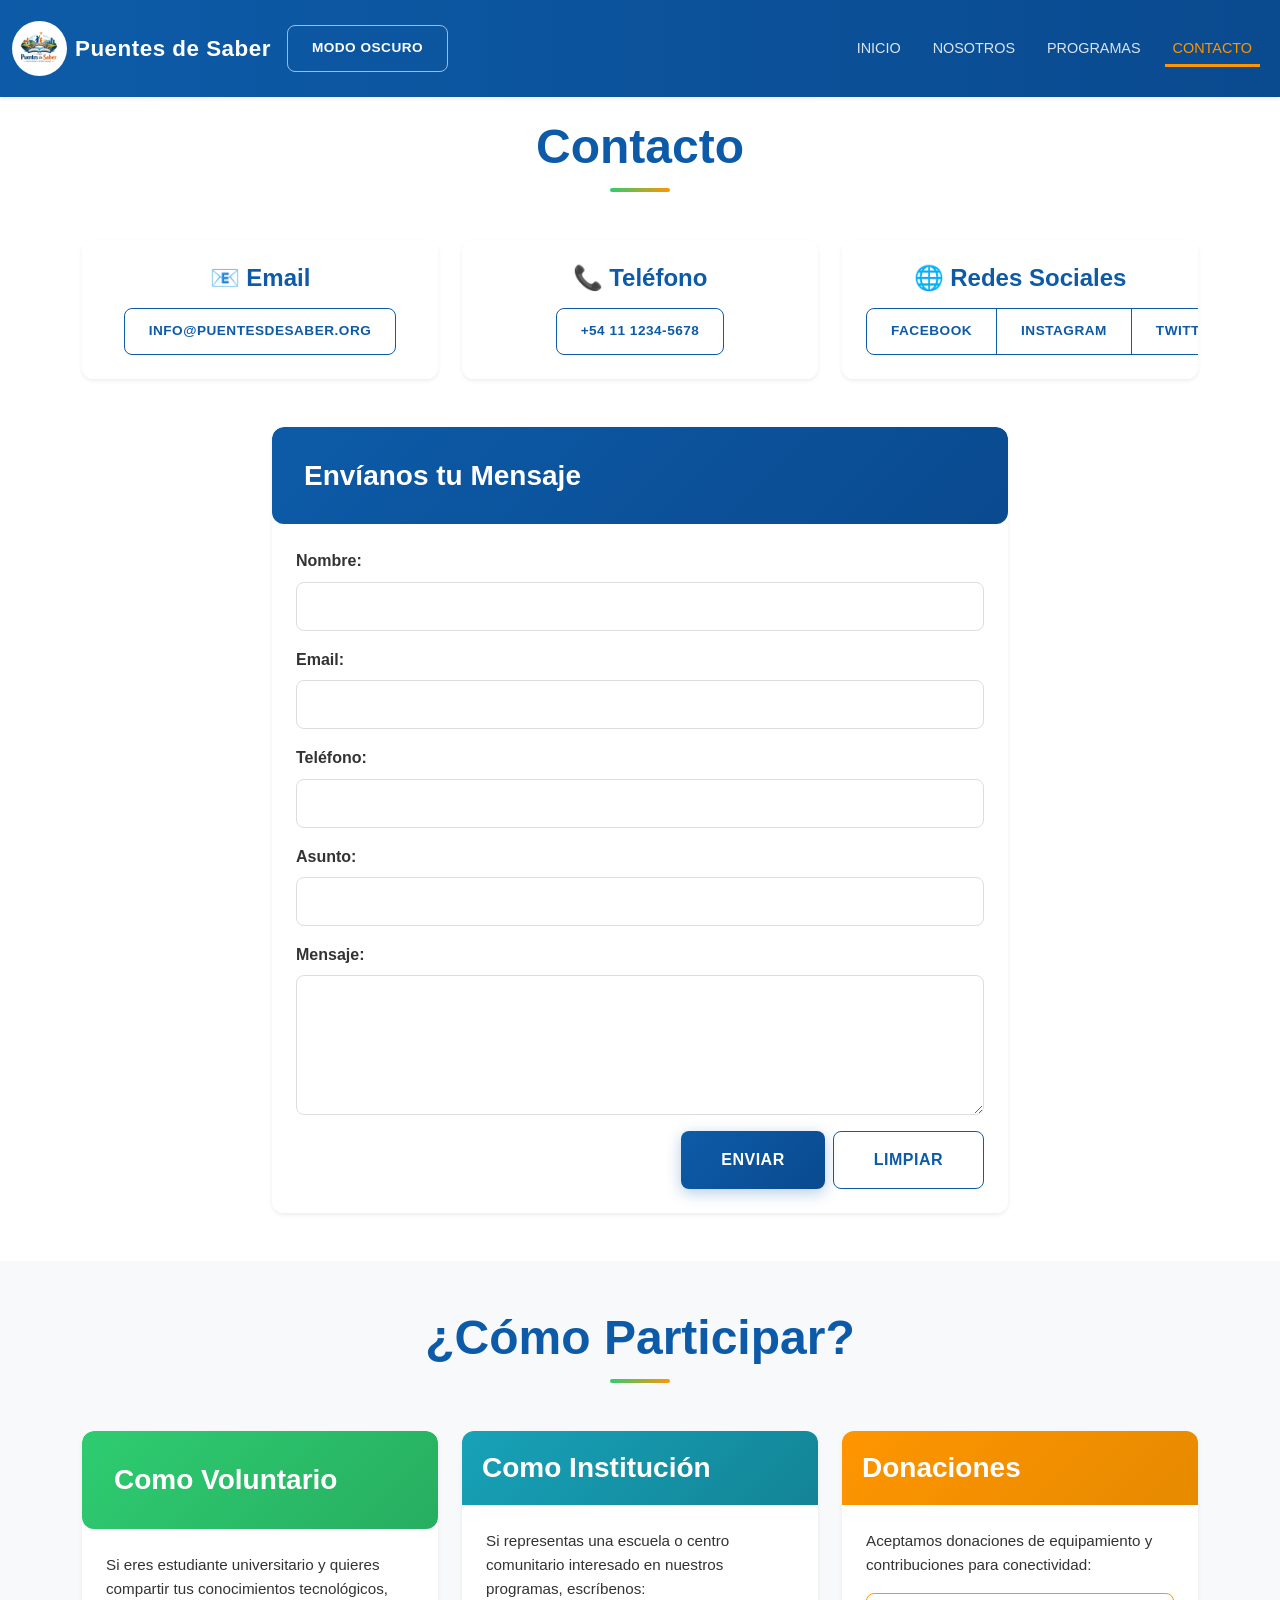
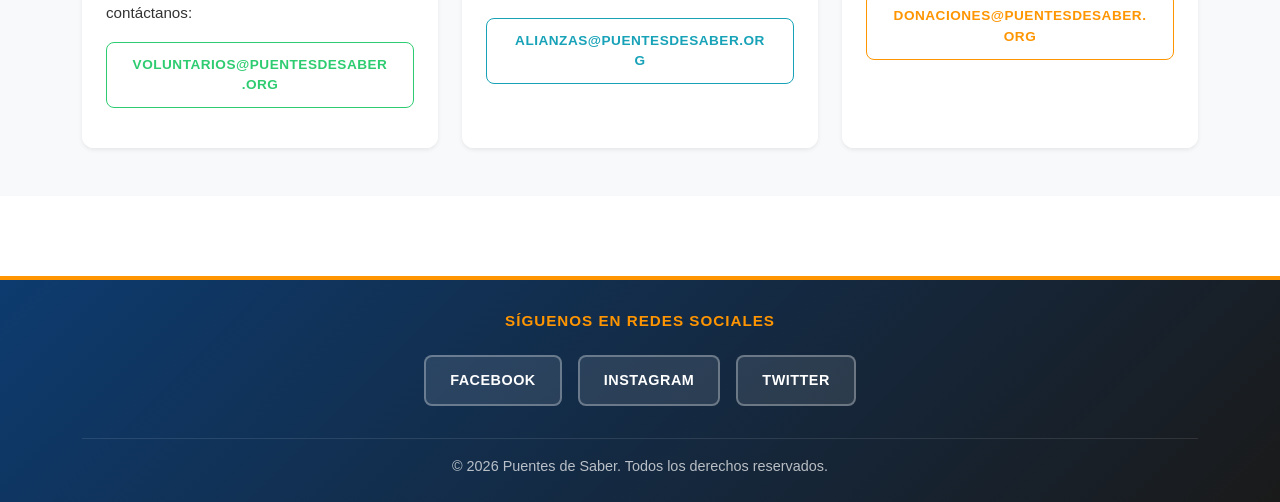
==== commit a38f3a7d: "feat: modo oscuro con localStorage y sin parpadeo entre páginas" ====
--- a/ong-website/contacto.html
+++ b/ong-website/contacto.html
@@ -10,15 +10,23 @@
     <link href="https://cdn.jsdelivr.net/npm/bootstrap@5.3.0/dist/css/bootstrap.min.css" rel="stylesheet">
     <!-- Custom CSS -->
     <link rel="stylesheet" href="./css/styles.css">
+    <script>
+        if (localStorage.getItem('modo') === 'oscuro') {
+        document.documentElement.classList.add('dark-mode');
+        }
+    </script>
 </head>
 <body>
     <!-- Navbar -->
     <nav class="navbar navbar-expand-lg navbar-dark shadow-sm">
         <div class="container-fluid">
             <div class="navbar-brand d-flex align-items-center">
-                <img src="./img/logo.png" alt="Logo Puentes de Saber" width="50" height="50" class="me-2">
+                <img src="./img/logo.png" alt="Logo Puentes de Saber" width="55" height="55" class="me-2 rounded-circle p-1 bg-white">
                 <span class="fw-bold">Puentes de Saber</span>
             </div>
+
+            <button id="btn-modo" class="btn btn-outline-secondary btn-sm">Modo Oscuro</button>
+
             <button class="navbar-toggler" type="button" data-bs-toggle="collapse" data-bs-target="#navbarNav" aria-controls="navbarNav" aria-expanded="false" aria-label="Toggle navigation">
                 <span class="navbar-toggler-icon"></span>
             </button>
@@ -171,16 +179,27 @@
         </section>
     </main>
     
-    <!-- Footer -->
+ <!-- Footer -->
     <footer class="text-white">
         <div class="container">
+            <div class="footer-social">
+                <h5>Síguenos en Redes Sociales</h5>
+                <div class="social-links">
+                    <a href="https://facebook.com/puentesdesaber" target="_blank" rel="noopener noreferrer">Facebook</a>
+                    <a href="https://instagram.com/puentesdesaber" target="_blank" rel="noopener noreferrer">Instagram</a>
+                    <a href="https://twitter.com/puentesdesaber" target="_blank" rel="noopener noreferrer">Twitter</a>
+                </div>
+            </div>
+            
             <div class="footer-content">
                 <p class="footer-copyright">&copy; 2026 Puentes de Saber. Todos los derechos reservados.</p>
             </div>
         </div>
     </footer>
     
+    
     <!-- Bootstrap JS -->
     <script src="https://cdn.jsdelivr.net/npm/bootstrap@5.3.0/dist/js/bootstrap.bundle.min.js"></script>
+    <script src="./js/modo-oscuro.js"></script>
 </body>
 </html>
--- a/ong-website/css/styles.css
+++ b/ong-website/css/styles.css
@@ -647,3 +647,121 @@
 a {
     transition: all 0.3s ease;
 }
+
+/* Cards de Historia */
+.card-impacto {
+    background-color: var(--primary-color);
+}
+
+.card-equipo {
+    background-color: #27AE60;  /* verde más oscuro */
+}
+
+.card-impacto .card-body,
+.card-equipo .card-body {
+    background-color: transparent;
+}
+
+.card-impacto .card-body *,
+.card-equipo .card-body * {
+    color: white !important;
+}
+
+.no-hover:hover {
+    transform: none;
+    box-shadow: none !important;
+}
+
+.titulo-impacto {
+    opacity: 0;
+    animation: fadeInUp 0.6s ease-out forwards;
+}
+
+/* ========================================
+    BOTON DE MODO OSCURO
+    ======================================== */
+    
+#btn-modo {
+    color: white;
+    border-color: rgba(255, 255, 255, 0.6);
+    margin-right: 0.5rem;
+}
+
+#btn-modo:hover {
+    background-color: rgba(255, 255, 255, 0.15);
+    color: white;
+    border-color: white;
+}
+
+/* ============================================
+   MODO OSCURO
+   ============================================ */
+
+/* Fondo general y texto base */
+html.dark-mode .hero-section {
+    background: #121212;
+}
+
+html.dark-mode {
+    background-color: #121212;
+    color: #E0E0E0;
+    --text-color: #E0E0E0;
+    --light-color: #1E1E1E;
+}
+
+/* Secciones con fondo blanco */
+html.dark-mode section {
+    background-color: #121212;
+}
+
+html.dark-mode section.bg-light {
+    background-color: #1A1A1A !important;
+}
+
+/* Cards */
+html.dark-mode .card,
+html.dark-mode .card-body {
+    background-color: #1E1E1E !important;
+    color: #E0E0E0;
+}
+
+html.dark-mode .card-title {
+    color: #90CAF9;
+}
+
+html.dark-mode .card-text {
+    color: #BDBDBD;
+}
+
+/* Títulos de secciones */
+html.dark-mode section h2,
+html.dark-mode section h3,
+html.dark-mode .display-4,
+html.dark-mode .display-5,
+html.dark-mode .display-6 {
+    color: #90CAF9;
+}
+
+/* Texto general */
+html.dark-mode p,
+html.dark-mode .lead {
+    color: #BDBDBD;
+}
+
+/* Botón primario */
+html.dark-mode .btn-primary {
+    background: linear-gradient(135deg, #1565C0 0%, #0D47A1 100%);
+}
+
+/* Footer (ya es oscuro, solo ajustar un poco) */
+html.dark-mode footer {
+    background: linear-gradient(135deg, #0A0A0A 0%, #111111 100%);
+}
+
+html.dark-mode .navbar {
+    background: #1A1A1A !important;
+}
+
+html.dark-mode .text-muted {
+    color: #9E9E9E !important;
+}
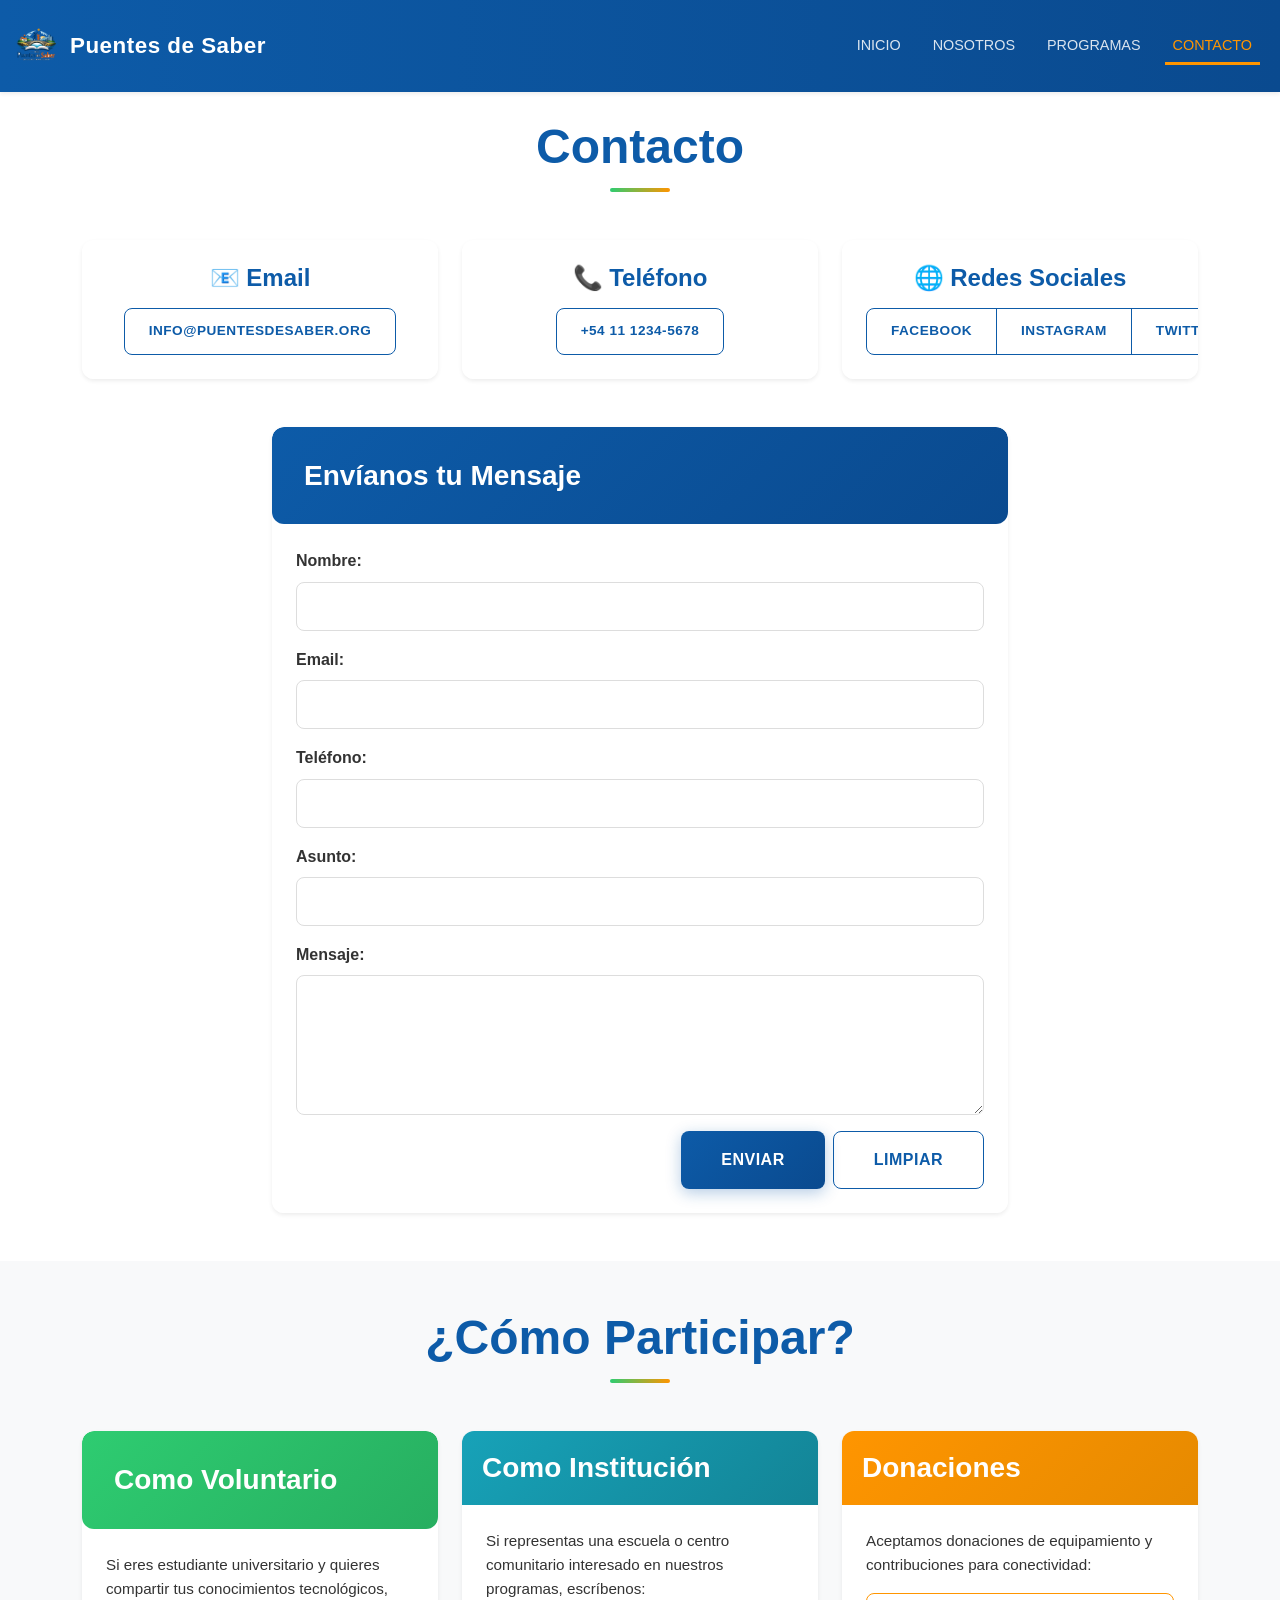
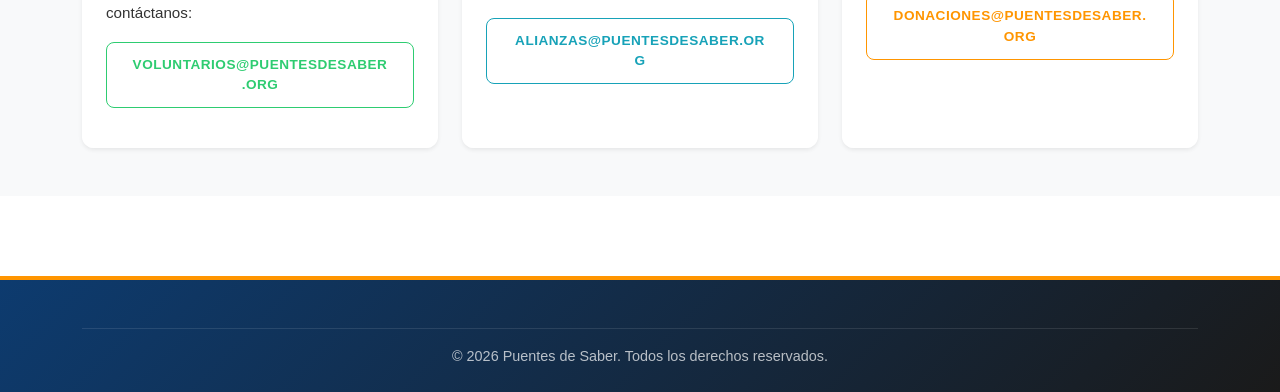
==== commit 27365d00: "Cambiar nombre del archivo JS y actualizar el HTML" ====
--- a/ong-website/contacto.html
+++ b/ong-website/contacto.html
@@ -10,44 +10,38 @@
     <link href="https://cdn.jsdelivr.net/npm/bootstrap@5.3.0/dist/css/bootstrap.min.css" rel="stylesheet">
     <!-- Custom CSS -->
     <link rel="stylesheet" href="./css/styles.css">
-    <script>
-        if (localStorage.getItem('modo') === 'oscuro') {
-        document.documentElement.classList.add('dark-mode');
-        }
-    </script>
 </head>
 <body>
     <!-- Navbar -->
-    <nav class="navbar navbar-expand-lg navbar-dark shadow-sm">
-        <div class="container-fluid">
-            <div class="navbar-brand d-flex align-items-center">
-                <img src="./img/logo.png" alt="Logo Puentes de Saber" width="55" height="55" class="me-2 rounded-circle p-1 bg-white">
-                <span class="fw-bold">Puentes de Saber</span>
+    <header>
+        <nav class="navbar navbar-expand-lg navbar-dark shadow-sm">
+            <div class="container-fluid">
+                <div class="navbar-brand d-flex align-items-center">
+                    <img src="./img/logo.png" alt="Logo Puentes de Saber" width="50" height="50" class="me-2">
+                    <span class="fw-bold">Puentes de Saber</span>
+                </div>
+                <button class="navbar-toggler" type="button" data-bs-toggle="collapse" data-bs-target="#navbarNav" aria-controls="navbarNav" aria-expanded="false" aria-label="Toggle navigation">
+                    <span class="navbar-toggler-icon"></span>
+                </button>
+                <div class="collapse navbar-collapse" id="navbarNav">
+                    <ul class="navbar-nav ms-auto">
+                        <li class="nav-item">
+                            <a class="nav-link" href="./index.html">Inicio</a>
+                        </li>
+                        <li class="nav-item">
+                            <a class="nav-link" href="./nosotros.html">Nosotros</a>
+                        </li>
+                        <li class="nav-item">
+                            <a class="nav-link" href="./programas.html">Programas</a>
+                        </li>
+                        <li class="nav-item">
+                            <a class="nav-link active" aria-current="page" href="./contacto.html">Contacto</a>
+                        </li>
+                    </ul>
+                </div>
             </div>
-
-            <button id="btn-modo" class="btn btn-outline-secondary btn-sm">Modo Oscuro</button>
-
-            <button class="navbar-toggler" type="button" data-bs-toggle="collapse" data-bs-target="#navbarNav" aria-controls="navbarNav" aria-expanded="false" aria-label="Toggle navigation">
-                <span class="navbar-toggler-icon"></span>
-            </button>
-            <div class="collapse navbar-collapse" id="navbarNav">
-                <ul class="navbar-nav ms-auto">
-                    <li class="nav-item">
-                        <a class="nav-link" href="./index.html">Inicio</a>
-                    </li>
-                    <li class="nav-item">
-                        <a class="nav-link" href="./nosotros.html">Nosotros</a>
-                    </li>
-                    <li class="nav-item">
-                        <a class="nav-link" href="./programas.html">Programas</a>
-                    </li>
-                    <li class="nav-item">
-                        <a class="nav-link active" aria-current="page" href="./contacto.html">Contacto</a>
-                    </li>
-                </ul>
-            </div>
-        </div>
-    </nav>
+        </nav>
+    </header>
 
     <main>
         <section class="py-5">
@@ -179,27 +173,20 @@
         </section>
     </main>
     
- <!-- Footer -->
+    <!-- Footer -->
     <footer class="text-white">
         <div class="container">
-            <div class="footer-social">
-                <h5>Síguenos en Redes Sociales</h5>
-                <div class="social-links">
-                    <a href="https://facebook.com/puentesdesaber" target="_blank" rel="noopener noreferrer">Facebook</a>
-                    <a href="https://instagram.com/puentesdesaber" target="_blank" rel="noopener noreferrer">Instagram</a>
-                    <a href="https://twitter.com/puentesdesaber" target="_blank" rel="noopener noreferrer">Twitter</a>
-                </div>
-            </div>
-            
             <div class="footer-content">
                 <p class="footer-copyright">&copy; 2026 Puentes de Saber. Todos los derechos reservados.</p>
             </div>
         </div>
     </footer>
     
-    
     <!-- Bootstrap JS -->
     <script src="https://cdn.jsdelivr.net/npm/bootstrap@5.3.0/dist/js/bootstrap.bundle.min.js"></script>
+    <!-- Form Validation JS -->
+    <script src="./js/form-validator.js"></script>
+    <!-- Modo Oscuro JS -->
     <script src="./js/modo-oscuro.js"></script>
 </body>
 </html>
--- a/ong-website/css/styles.css
+++ b/ong-website/css/styles.css
@@ -764,4 +764,105 @@
 
 html.dark-mode .text-muted {
     color: #9E9E9E !important;
+}
+/* ============================================
+   SEARCH BAR
+   ============================================ */
+
+.search-container {
+    position: relative;
+    display: flex;
+    align-items: center;
+}
+
+.search-input {
+    padding: 0.6rem 1rem;
+    border: 2px solid rgba(255, 255, 255, 0.3);
+    border-radius: 0.5rem;
+    background-color: rgba(255, 255, 255, 0.1);
+    color: white;
+    font-size: 0.9rem;
+    transition: all 0.3s ease;
+    min-width: 200px;
+}
+
+.search-input::placeholder {
+    color: rgba(255, 255, 255, 0.7);
+}
+
+.search-input:focus {
+    outline: none;
+    background-color: rgba(255, 255, 255, 0.2);
+    border-color: var(--accent-color);
+    box-shadow: 0 0 0 3px rgba(255, 149, 0, 0.2);
+}
+
+#searchResults {
+    position: absolute;
+    top: 100%;
+    left: 0;
+    right: 0;
+    background: white;
+    border: 1px solid #ddd;
+    border-radius: 0.5rem;
+    box-shadow: 0 8px 25px rgba(0, 0, 0, 0.15);
+    max-height: 400px;
+    overflow-y: auto;
+    z-index: 1000;
+    margin-top: 0.5rem;
+    display: none;
+}
+
+.search-result-item {
+    display: block;
+    padding: 1rem;
+    border-bottom: 1px solid #eee;
+    text-decoration: none;
+    color: #333;
+    transition: all 0.2s ease;
+}
+
+.search-result-item:last-child {
+    border-bottom: none;
+}
+
+.search-result-item:hover {
+    background-color: #f8f9fa;
+    padding-left: 1.5rem;
+}
+
+.search-result-title {
+    font-weight: 600;
+    color: var(--primary-color);
+    font-size: 0.95rem;
+    margin-bottom: 0.25rem;
+}
+
+.search-result-preview {
+    font-size: 0.85rem;
+    color: #666;
+    margin-bottom: 0.25rem;
+}
+
+.search-result-page {
+    display: inline-block;
+    background-color: #f0f0f0;
+    color: #666;
+    padding: 0.2rem 0.5rem;
+    border-radius: 0.25rem;
+    font-size: 0.75rem;
+}
+
+/* Responsive search bar */
+@media (max-width: 768px) {
+    .search-input {
+        min-width: 150px;
+        font-size: 0.85rem;
+        padding: 0.5rem 0.75rem;
+    }
+    
+    #searchResults {
+        max-height: 300px;
+        min-width: 250px;
+    }
 }
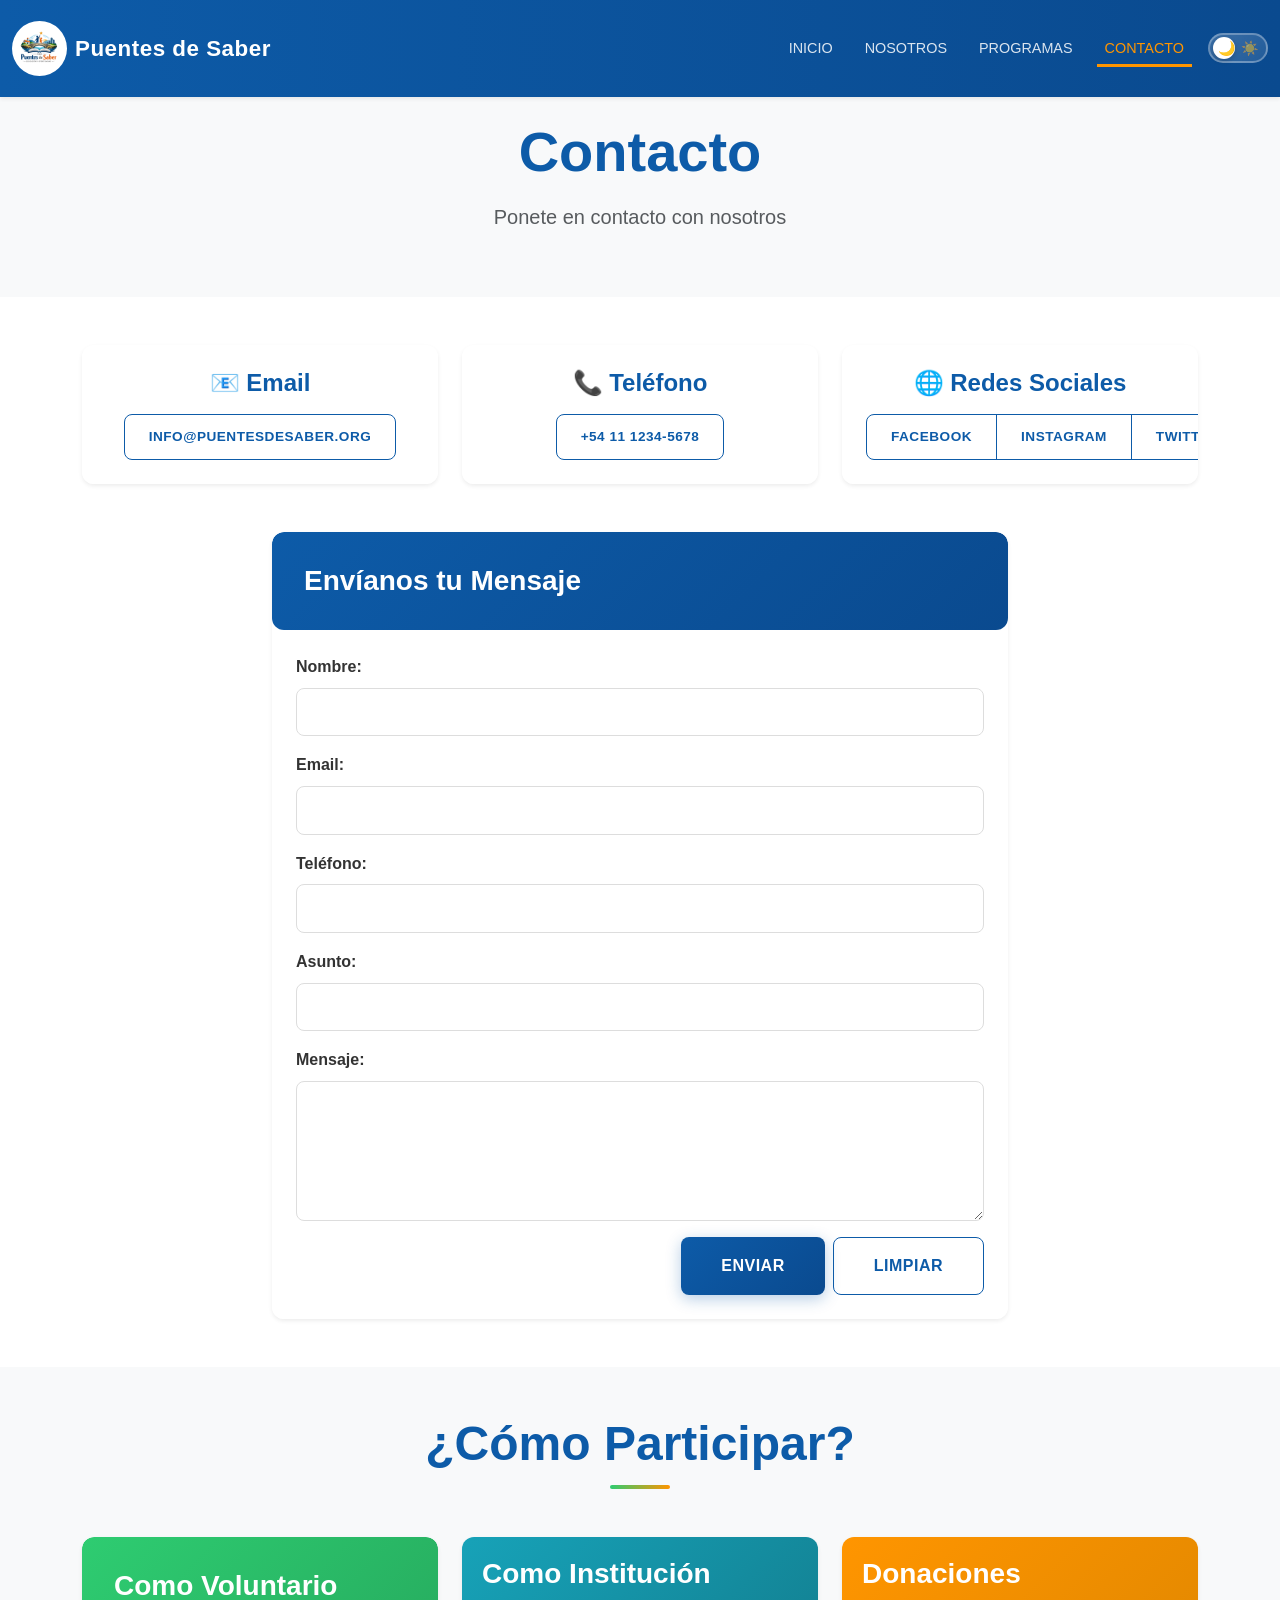
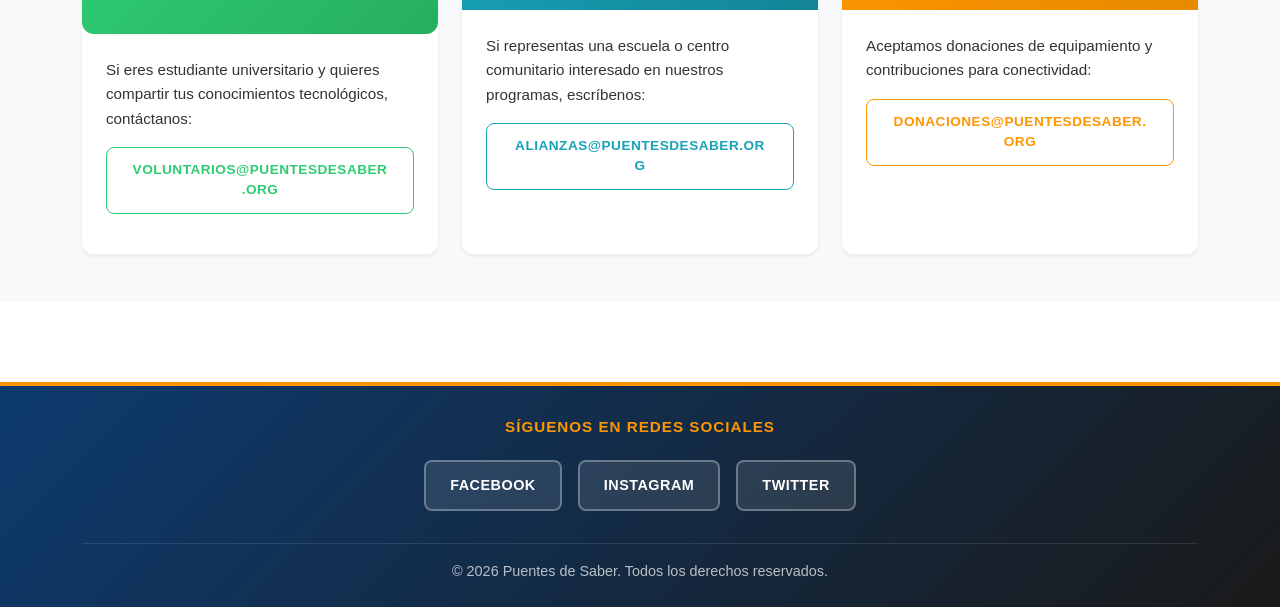
==== commit d3b3779c: "feat: implementar v1.0.0 con arquitectura modular y toggle de modo oscuro - Reorganizar CSS en arqui" ====
--- a/ong-website/contacto.html
+++ b/ong-website/contacto.html
@@ -10,16 +10,24 @@
     <link href="https://cdn.jsdelivr.net/npm/bootstrap@5.3.0/dist/css/bootstrap.min.css" rel="stylesheet">
     <!-- Custom CSS -->
     <link rel="stylesheet" href="./css/styles.css">
+    <script>
+        if (localStorage.getItem('modo') === 'oscuro') {
+            document.documentElement.classList.add('dark-mode');
+        }
+    </script>
 </head>
 <body>
-    <!-- Navbar -->
+
+    <!-- Header -->
     <header>
+        <!-- Navbar -->
         <nav class="navbar navbar-expand-lg navbar-dark shadow-sm">
             <div class="container-fluid">
                 <div class="navbar-brand d-flex align-items-center">
-                    <img src="./img/logo.png" alt="Logo Puentes de Saber" width="50" height="50" class="me-2">
+                    <img src="./img/logo.png" alt="Logo Puentes de Saber" width="55" height="55" class="me-2 rounded-circle p-1 bg-white">
                     <span class="fw-bold">Puentes de Saber</span>
                 </div>
+
                 <button class="navbar-toggler" type="button" data-bs-toggle="collapse" data-bs-target="#navbarNav" aria-controls="navbarNav" aria-expanded="false" aria-label="Toggle navigation">
                     <span class="navbar-toggler-icon"></span>
                 </button>
@@ -37,6 +45,14 @@
                         <li class="nav-item">
                             <a class="nav-link active" aria-current="page" href="./contacto.html">Contacto</a>
                         </li>
+                        <li class="nav-item ms-lg-2 d-flex align-items-center">
+                            <label class="theme-switch" for="btn-modo" data-bs-toggle="tooltip" data-bs-placement="bottom" title="Cambiar tema">
+                                <input type="checkbox" id="btn-modo" />
+                                <span class="slider">
+                                    <span class="slider-icon"></span>
+                                </span>
+                            </label>
+                        </li>
                     </ul>
                 </div>
             </div>
@@ -44,10 +60,16 @@
     </header>
 
     <main>
+        <!-- Encabezado de página -->
+        <section class="py-5 bg-light">
+            <div class="container">
+                <h1 class="display-4 text-center mb-3">Contacto</h1>
+                <p class="lead text-center text-muted">Ponete en contacto con nosotros</p>
+            </div>
+        </section>
+
         <section class="py-5">
             <div class="container">
-                <h2 class="text-center mb-5 display-5">Contacto</h2>
-
                 <!-- Información de Contacto -->
                 <div class="row g-4 mb-5">
                     <div class="col-md-4">
@@ -176,6 +198,15 @@
     <!-- Footer -->
     <footer class="text-white">
         <div class="container">
+            <div class="footer-social">
+                <h5>Síguenos en Redes Sociales</h5>
+                <div class="social-links">
+                    <a href="https://facebook.com/puentesdesaber" target="_blank" rel="noopener noreferrer">Facebook</a>
+                    <a href="https://instagram.com/puentesdesaber" target="_blank" rel="noopener noreferrer">Instagram</a>
+                    <a href="https://twitter.com/puentesdesaber" target="_blank" rel="noopener noreferrer">Twitter</a>
+                </div>
+            </div>
+            
             <div class="footer-content">
                 <p class="footer-copyright">&copy; 2026 Puentes de Saber. Todos los derechos reservados.</p>
             </div>
@@ -184,9 +215,7 @@
     
     <!-- Bootstrap JS -->
     <script src="https://cdn.jsdelivr.net/npm/bootstrap@5.3.0/dist/js/bootstrap.bundle.min.js"></script>
-    <!-- Form Validation JS -->
-    <script src="./js/form-validator.js"></script>
-    <!-- Modo Oscuro JS -->
-    <script src="./js/modo-oscuro.js"></script>
+    <script src="./js/dark-mode.js"></script>
+    <script src="./js/form-validation.js"></script>
 </body>
-</html>+</html>
--- a/ong-website/css/styles.css
+++ b/ong-website/css/styles.css
@@ -1,868 +1,11 @@
 /* ============================================
    Estilos generales del sitio web - Puentes de Saber
-   Colores: Azul (#0D5BA8), Verde (#2ECC71), Naranja (#FF9500)
+   Archivo principal que importa todos los módulos
    ============================================ */
 
-/* Variables CSS para facilitar cambios */
-:root {
-    --primary-color: #0D5BA8;      /* Azul principal */
-    --secondary-color: #2ECC71;    /* Verde */
-    --accent-color: #FF9500;       /* Naranja */
-    --dark-color: #1A1A1A;         /* Casi negro */
-    --light-color: #F8F9FA;        /* Gris claro */
-    --text-color: #333333;         /* Gris oscuro para texto */
-}
-
-/* ============================================
-   ESTILOS BASE
-   ============================================ */
-
-* {
-    margin: 0;
-    padding: 0;
-    box-sizing: border-box;
-}
-
-body {
-    font-family: 'Segoe UI', Tahoma, Geneva, Verdana, sans-serif;
-    color: var(--text-color);
-    line-height: 1.6;
-    background-color: #FFFFFF;
-}
-
-/* ============================================
-   NAVBAR
-   ============================================ */
-
-.navbar {
-    background: linear-gradient(90deg, var(--primary-color) 0%, #0A4A8F 100%) !important;
-    padding: 1rem 0;
-    box-shadow: 0 2px 10px rgba(13, 91, 168, 0.2) !important;
-    position: fixed;
-    top: 0;
-    left: 0;
-    right: 0;
-    z-index: 1030;
-    transition: all 0.3s ease;
-}
-
-.navbar.bg-light {
-    background: linear-gradient(90deg, var(--primary-color) 0%, #0A4A8F 100%) !important;
-}
-
-/* Espacio para compensar el navbar fijo */
-body {
-    padding-top: 70px;
-}
-
-.navbar-dark .navbar-brand,
-.navbar .navbar-brand {
-    color: white !important;
-    font-weight: 700;
-    font-size: 1.4rem;
-    letter-spacing: 0.5px;
-}
-
-.navbar-dark .navbar-brand:hover,
-.navbar .navbar-brand:hover {
-    color: var(--accent-color) !important;
-    transition: color 0.3s ease;
-}
-
-.navbar-dark .nav-link,
-.navbar .nav-link {
-    color: rgba(255, 255, 255, 0.85) !important;
-    font-weight: 500;
-    margin: 0 0.5rem;
-    transition: all 0.3s ease;
-    text-transform: uppercase;
-    font-size: 0.9rem;
-}
-
-.navbar-dark .nav-link:hover,
-.navbar .nav-link:hover,
-.navbar-dark .nav-link.active,
-.navbar .nav-link.active {
-    color: var(--accent-color) !important;
-    border-bottom: 3px solid var(--accent-color);
-    padding-bottom: 0.25rem;
-}
-
-.navbar-toggler {
-    border: none;
-}
-
-.navbar-toggler:focus {
-    box-shadow: 0 0 0 0.25rem rgba(255, 149, 0, 0.25);
-}
-
-.navbar-toggler-icon {
-    background-image: url("data:image/svg+xml,%3csvg xmlns='http://www.w3.org/2000/svg' viewBox='0 0 30 30'%3e%3cpath stroke='rgba%28255, 255, 255, 0.55%29' stroke-linecap='round' stroke-miterlimit='10' stroke-width='2' d='M4 7h22M4 15h22M4 23h22'/%3e%3c/svg%3e");
-}
-
-/* ============================================
-   HERO SECTION
-   ============================================ */
-
-.hero-section {
-    background: linear-gradient(135deg, var(--primary-color) 0%, #0A4A8F 100%);
-    color: white;
-    padding: 4rem 2rem;
-    text-align: center;
-}
-
-.hero-logo {
-    width: 180px;
-    height: 180px;
-    border-radius: 1rem;
-    box-shadow: 0 10px 30px rgba(0, 0, 0, 0.3);
-    background: white;
-    padding: 1rem;
-    transition: transform 0.3s ease;
-}
-
-.hero-logo:hover {
-    transform: scale(1.05);
-}
-
-.hero-title {
-    font-size: 3rem;
-    font-weight: 700;
-    margin-bottom: 1rem;
-    color: white;
-    text-shadow: 2px 2px 8px rgba(0, 0, 0, 0.2);
-    letter-spacing: 1px;
-}
-
-.hero-subtitle {
-    font-size: 1.3rem;
-    color: rgba(255, 255, 255, 0.95);
-    max-width: 700px;
-    margin: 0 auto;
-    line-height: 1.6;
-    font-weight: 400;
-}
-
-.bg-primary {
-    background: linear-gradient(135deg, var(--primary-color) 0%, #0A4A8F 100%) !important;
-}
-
-/* Responsive hero */
-@media (max-width: 768px) {
-    .hero-section {
-        padding: 3rem 1.5rem;
-    }
-    
-    .hero-logo {
-        width: 140px;
-        height: 140px;
-    }
-    
-    .hero-title {
-        font-size: 2rem;
-    }
-    
-    .hero-subtitle {
-        font-size: 1.1rem;
-    }
-}
-
-/* ============================================
-   TARJETAS (CARDS)
-   ============================================ */
-
-.card {
-    border: none !important;
-    border-radius: 0.75rem;
-    transition: all 0.3s ease;
-    overflow: hidden;
-}
-
-.card:hover {
-    transform: translateY(-5px);
-    box-shadow: 0 15px 30px rgba(13, 91, 168, 0.15) !important;
-}
-
-.card-header {
-    background: linear-gradient(135deg, var(--primary-color) 0%, #0A4A8F 100%) !important;
-    border: none !important;
-    padding: 1.25rem;
-}
-
-.card-header.bg-success {
-    background: linear-gradient(135deg, var(--secondary-color) 0%, #27AE60 100%) !important;
-}
-
-.card-header.bg-info {
-    background: linear-gradient(135deg, #17A2B8 0%, #138496 100%) !important;
-}
-
-.card-header.bg-warning {
-    background: linear-gradient(135deg, var(--accent-color) 0%, #E68A00 100%) !important;
-}
-
-.card-header h3,
-.card-header .card-title {
-    color: white;
-    font-weight: 600;
-    margin: 0;
-}
-
-.card-title {
-    color: var(--primary-color);
-    font-weight: 700;
-    margin-bottom: 1rem;
-}
-
-.card-body {
-    padding: 1.5rem;
-    background-color: #FFFFFF;
-}
-
-.card-text {
-    color: var(--text-color);
-    font-size: 0.95rem;
-}
-
-/* ============================================
-   SECCIONES
-   ============================================ */
-
-section {
-    padding: 3rem 0;
-}
-
-section h2 {
-    color: var(--primary-color);
-    font-weight: 700;
-    margin-bottom: 1.5rem;
-    position: relative;
-    padding-bottom: 1rem;
-}
-
-section h2::after {
-    content: '';
-    position: absolute;
-    bottom: 0;
-    left: 50%;
-    transform: translateX(-50%);
-    width: 60px;
-    height: 4px;
-    background: linear-gradient(90deg, var(--secondary-color), var(--accent-color));
-    border-radius: 2px;
-}
-
-section.text-center h2::after {
-    left: 50%;
-    transform: translateX(-50%);
-}
-
-section h3 {
-    color: var(--primary-color);
-    font-weight: 600;
-    margin-top: 1.5rem;
-}
-
-section.bg-light {
-    background-color: var(--light-color);
-}
-
-/* ============================================
-   BOTONES
-   ============================================ */
-
-.btn {
-    border-radius: 0.5rem;
-    font-weight: 600;
-    transition: all 0.3s ease;
-    text-transform: uppercase;
-    font-size: 0.85rem;
-    letter-spacing: 0.5px;
-    padding: 0.75rem 1.5rem;
-}
-
-.btn-primary {
-    background: linear-gradient(135deg, var(--primary-color) 0%, #0A4A8F 100%);
-    border: none;
-    box-shadow: 0 4px 15px rgba(13, 91, 168, 0.3);
-}
-
-.btn-primary:hover {
-    background: linear-gradient(135deg, #0A4A8F 0%, var(--primary-color) 100%);
-    transform: translateY(-2px);
-    box-shadow: 0 6px 20px rgba(13, 91, 168, 0.4);
-    color: white;
-}
-
-.btn-outline-primary {
-    color: var(--primary-color);
-    border-color: var(--primary-color);
-    background-color: transparent;
-}
-
-.btn-outline-primary:hover {
-    background-color: var(--primary-color);
-    color: white;
-}
-
-.btn-outline-success {
-    color: var(--secondary-color);
-    border-color: var(--secondary-color);
-}
-
-.btn-outline-success:hover {
-    background-color: var(--secondary-color);
-    border-color: var(--secondary-color);
-    color: white;
-}
-
-.btn-outline-info {
-    color: #17A2B8;
-    border-color: #17A2B8;
-}
-
-.btn-outline-info:hover {
-    background-color: #17A2B8;
-    border-color: #17A2B8;
-    color: white;
-}
-
-.btn-outline-warning {
-    color: var(--accent-color);
-    border-color: var(--accent-color);
-}
-
-.btn-outline-warning:hover {
-    background-color: var(--accent-color);
-    border-color: var(--accent-color);
-    color: white;
-}
-
-.btn-outline-secondary {
-    color: var(--primary-color);
-    border-color: var(--primary-color);
-}
-
-.btn-outline-secondary:hover {
-    background-color: var(--primary-color);
-    border-color: var(--primary-color);
-    color: white;
-}
-
-.btn-lg {
-    padding: 1rem 2.5rem;
-    font-size: 1rem;
-}
-
-/* ============================================
-   BADGES
-   ============================================ */
-
-.badge {
-    padding: 0.5rem 0.75rem;
-    font-weight: 600;
-    text-transform: uppercase;
-    font-size: 0.7rem;
-    letter-spacing: 0.5px;
-    border-radius: 0.25rem;
-}
-
-.badge.bg-secondary {
-    background-color: var(--secondary-color) !important;
-    color: white;
-}
-
-/* ============================================
-   FORMULARIOS
-   ============================================ */
-
-.form-control,
-.form-select {
-    border-radius: 0.5rem;
-    border: 1px solid #DDD;
-    padding: 0.75rem 1rem;
-    font-size: 0.95rem;
-    transition: all 0.3s ease;
-}
-
-.form-control:focus,
-.form-select:focus {
-    border-color: var(--primary-color);
-    box-shadow: 0 0 0 0.2rem rgba(13, 91, 168, 0.25);
-    outline: none;
-}
-
-.form-label {
-    color: var(--text-color);
-    font-weight: 600;
-    margin-bottom: 0.5rem;
-}
-
-/* ============================================
-   FOOTER
-   ============================================ */
-
-footer {
-    background: linear-gradient(135deg, #0D3B6F 0%, #1A1A1A 100%);
-    color: white;
-    margin-top: 5rem;
-    border-top: 4px solid var(--accent-color);
-    padding: 2rem 0 1rem 0 !important;
-}
-
-footer h5 {
-    color: var(--accent-color);
-    font-weight: 700;
-    margin-bottom: 1.5rem;
-    text-transform: uppercase;
-    font-size: 0.95rem;
-    letter-spacing: 1px;
-}
-
-.social-links {
-    display: flex;
-    gap: 1rem;
-    justify-content: center;
-    flex-wrap: wrap;
-}
-
-.social-links a {
-    padding: 0.75rem 1.5rem;
-    background-color: rgba(255, 255, 255, 0.1);
-    border: 2px solid rgba(255, 255, 255, 0.3);
-    border-radius: 0.5rem;
-    color: white;
-    text-decoration: none;
-    transition: all 0.3s ease;
-    font-weight: 600;
-    font-size: 0.9rem;
-    text-transform: uppercase;
-    letter-spacing: 0.5px;
-}
-
-.social-links a:hover {
-    background-color: var(--accent-color);
-    border-color: var(--accent-color);
-    transform: translateY(-3px);
-    box-shadow: 0 5px 15px rgba(255, 149, 0, 0.3);
-    color: white;
-}
-
-footer .footer-content {
-    text-align: center;
-    padding: 1rem 0 0.5rem 0;
-    margin-top: 1rem;
-    border-top: 1px solid rgba(255, 255, 255, 0.1);
-}
-
-footer .footer-copyright {
-    font-size: 0.9rem;
-    color: rgba(255, 255, 255, 0.7);
-    margin: 0;
-}
-
-footer .footer-social {
-    text-align: center;
-    flex: 1;
-    padding-bottom: 1rem;
-}
-
-/* ============================================
-   ELEMENTOS ESPECIALES
-   ============================================ */
-
-.display-4,
-.display-5,
-.display-6 {
-    color: var(--primary-color);
-    font-weight: 700;
-}
-
-.bg-primary {
-    background: linear-gradient(135deg, var(--primary-color) 0%, #0A4A8F 100%) !important;
-}
-
-.bg-success {
-    background-color: var(--secondary-color) !important;
-}
-
-.text-primary {
-    color: var(--primary-color) !important;
-}
-
-.text-success {
-    color: var(--secondary-color) !important;
-}
-
-/* Cajas de impacto */
-.bg-primary.text-white,
-.bg-success.text-white {
-    padding: 2rem;
-    border-radius: 0.75rem;
-}
-
-.bg-primary.text-white h3,
-.bg-success.text-white h3 {
-    color: white;
-    margin-bottom: 1rem;
-}
-
-.bg-primary.text-white ul,
-.bg-success.text-white ul {
-    padding-left: 0;
-}
-
-.bg-primary.text-white li,
-.bg-success.text-white li {
-    list-style: none;
-    margin-bottom: 0.5rem;
-}
-
-/* ============================================
-   RESPONSIVE
-   ============================================ */
-
-@media (max-width: 768px) {
-    .hero-section h1 {
-        font-size: 2rem;
-    }
-
-    section h2::after {
-        width: 40px;
-    }
-
-    .card {
-        margin-bottom: 1rem;
-    }
-
-    .btn-group {
-        display: flex;
-        flex-direction: column;
-    }
-
-    .btn-group .btn {
-        width: 100%;
-        margin-bottom: 0.5rem;
-    }
-
-    section {
-        padding: 2rem 0;
-    }
-
-    .d-grid {
-        display: flex !important;
-        flex-direction: column;
-    }
-
-    .d-grid .btn {
-        width: 100%;
-        margin-bottom: 0.5rem;
-    }
-}
-
-@media (max-width: 576px) {
-    .navbar .nav-link {
-        margin: 0.5rem 0;
-        font-size: 0.85rem;
-    }
-
-    .hero-section h1 {
-        font-size: 1.75rem;
-    }
-
-    .hero-section .lead {
-        font-size: 1rem;
-    }
-
-    .btn {
-        padding: 0.6rem 1rem;
-        font-size: 0.75rem;
-    }
-
-    .btn-lg {
-        padding: 0.75rem 1.5rem;
-    }
-}
-
-/* ============================================
-   ANIMACIONES
-   ============================================ */
-
-@keyframes fadeInUp {
-    from {
-        opacity: 0;
-        transform: translateY(30px);
-    }
-    to {
-        opacity: 1;
-        transform: translateY(0);
-    }
-}
-
-.card {
-    animation: fadeInUp 0.6s ease-out;
-}
-
-/* Scroll behavior suave */
-html {
-    scroll-behavior: smooth;
-}
-
-/* ============================================
-   UTILIDADES ADICIONALES
-   ============================================ */
-
-.shadow-sm {
-    box-shadow: 0 0.125rem 0.25rem rgba(0, 0, 0, 0.075) !important;
-}
-
-.shadow {
-    box-shadow: 0 1rem 3rem rgba(13, 91, 168, 0.15) !important;
-}
-
-/* Espaciado personalizado */
-.py-5 {
-    padding-top: 3rem !important;
-    padding-bottom: 3rem !important;
-}
-
-.mt-5 {
-    margin-top: 3rem !important;
-}
-
-.mb-5 {
-    margin-bottom: 3rem !important;
-}
-
-/* Ronda de bordes personalizada */
-.rounded {
-    border-radius: 0.75rem !important;
-}
-
-/* Transiciones suaves */
-* {
-    transition: background-color 0.3s ease, color 0.3s ease, transform 0.3s ease;
-}
-
-a {
-    transition: all 0.3s ease;
-}
-
-/* Cards de Historia */
-.card-impacto {
-    background-color: var(--primary-color);
-}
-
-.card-equipo {
-    background-color: #27AE60;  /* verde más oscuro */
-}
-
-.card-impacto .card-body,
-.card-equipo .card-body {
-    background-color: transparent;
-}
-
-.card-impacto .card-body *,
-.card-equipo .card-body * {
-    color: white !important;
-}
-
-.no-hover:hover {
-    transform: none;
-    box-shadow: none !important;
-}
-
-.titulo-impacto {
-    opacity: 0;
-    animation: fadeInUp 0.6s ease-out forwards;
-}
-
-/* ========================================
-    BOTON DE MODO OSCURO
-    ======================================== */
-    
-#btn-modo {
-    color: white;
-    border-color: rgba(255, 255, 255, 0.6);
-    margin-right: 0.5rem;
-}
-
-#btn-modo:hover {
-    background-color: rgba(255, 255, 255, 0.15);
-    color: white;
-    border-color: white;
-}
-
-/* ============================================
-   MODO OSCURO
-   ============================================ */
-
-/* Fondo general y texto base */
-html.dark-mode .hero-section {
-    background: #121212;
-}
-
-html.dark-mode {
-    background-color: #121212;
-    color: #E0E0E0;
-    --text-color: #E0E0E0;
-    --light-color: #1E1E1E;
-}
-
-/* Secciones con fondo blanco */
-html.dark-mode section {
-    background-color: #121212;
-}
-
-html.dark-mode section.bg-light {
-    background-color: #1A1A1A !important;
-}
-
-/* Cards */
-html.dark-mode .card,
-html.dark-mode .card-body {
-    background-color: #1E1E1E !important;
-    color: #E0E0E0;
-}
-
-html.dark-mode .card-title {
-    color: #90CAF9;
-}
-
-html.dark-mode .card-text {
-    color: #BDBDBD;
-}
-
-/* Títulos de secciones */
-html.dark-mode section h2,
-html.dark-mode section h3,
-html.dark-mode .display-4,
-html.dark-mode .display-5,
-html.dark-mode .display-6 {
-    color: #90CAF9;
-}
-
-/* Texto general */
-html.dark-mode p,
-html.dark-mode .lead {
-    color: #BDBDBD;
-}
-
-/* Botón primario */
-html.dark-mode .btn-primary {
-    background: linear-gradient(135deg, #1565C0 0%, #0D47A1 100%);
-}
-
-/* Footer (ya es oscuro, solo ajustar un poco) */
-html.dark-mode footer {
-    background: linear-gradient(135deg, #0A0A0A 0%, #111111 100%);
-}
-
-html.dark-mode .navbar {
-    background: #1A1A1A !important;
-}
-
-html.dark-mode .text-muted {
-    color: #9E9E9E !important;
-}
-/* ============================================
-   SEARCH BAR
-   ============================================ */
-
-.search-container {
-    position: relative;
-    display: flex;
-    align-items: center;
-}
-
-.search-input {
-    padding: 0.6rem 1rem;
-    border: 2px solid rgba(255, 255, 255, 0.3);
-    border-radius: 0.5rem;
-    background-color: rgba(255, 255, 255, 0.1);
-    color: white;
-    font-size: 0.9rem;
-    transition: all 0.3s ease;
-    min-width: 200px;
-}
-
-.search-input::placeholder {
-    color: rgba(255, 255, 255, 0.7);
-}
-
-.search-input:focus {
-    outline: none;
-    background-color: rgba(255, 255, 255, 0.2);
-    border-color: var(--accent-color);
-    box-shadow: 0 0 0 3px rgba(255, 149, 0, 0.2);
-}
-
-#searchResults {
-    position: absolute;
-    top: 100%;
-    left: 0;
-    right: 0;
-    background: white;
-    border: 1px solid #ddd;
-    border-radius: 0.5rem;
-    box-shadow: 0 8px 25px rgba(0, 0, 0, 0.15);
-    max-height: 400px;
-    overflow-y: auto;
-    z-index: 1000;
-    margin-top: 0.5rem;
-    display: none;
-}
-
-.search-result-item {
-    display: block;
-    padding: 1rem;
-    border-bottom: 1px solid #eee;
-    text-decoration: none;
-    color: #333;
-    transition: all 0.2s ease;
-}
-
-.search-result-item:last-child {
-    border-bottom: none;
-}
-
-.search-result-item:hover {
-    background-color: #f8f9fa;
-    padding-left: 1.5rem;
-}
-
-.search-result-title {
-    font-weight: 600;
-    color: var(--primary-color);
-    font-size: 0.95rem;
-    margin-bottom: 0.25rem;
-}
-
-.search-result-preview {
-    font-size: 0.85rem;
-    color: #666;
-    margin-bottom: 0.25rem;
-}
-
-.search-result-page {
-    display: inline-block;
-    background-color: #f0f0f0;
-    color: #666;
-    padding: 0.2rem 0.5rem;
-    border-radius: 0.25rem;
-    font-size: 0.75rem;
-}
-
-/* Responsive search bar */
-@media (max-width: 768px) {
-    .search-input {
-        min-width: 150px;
-        font-size: 0.85rem;
-        padding: 0.5rem 0.75rem;
-    }
-    
-    #searchResults {
-        max-height: 300px;
-        min-width: 250px;
-    }
-}+/* Importar módulos en orden de especificidad */
+@import url('variables.css');
+@import url('base.css');
+@import url('components.css');
+@import url('layout.css');
+@import url('utilities.css');
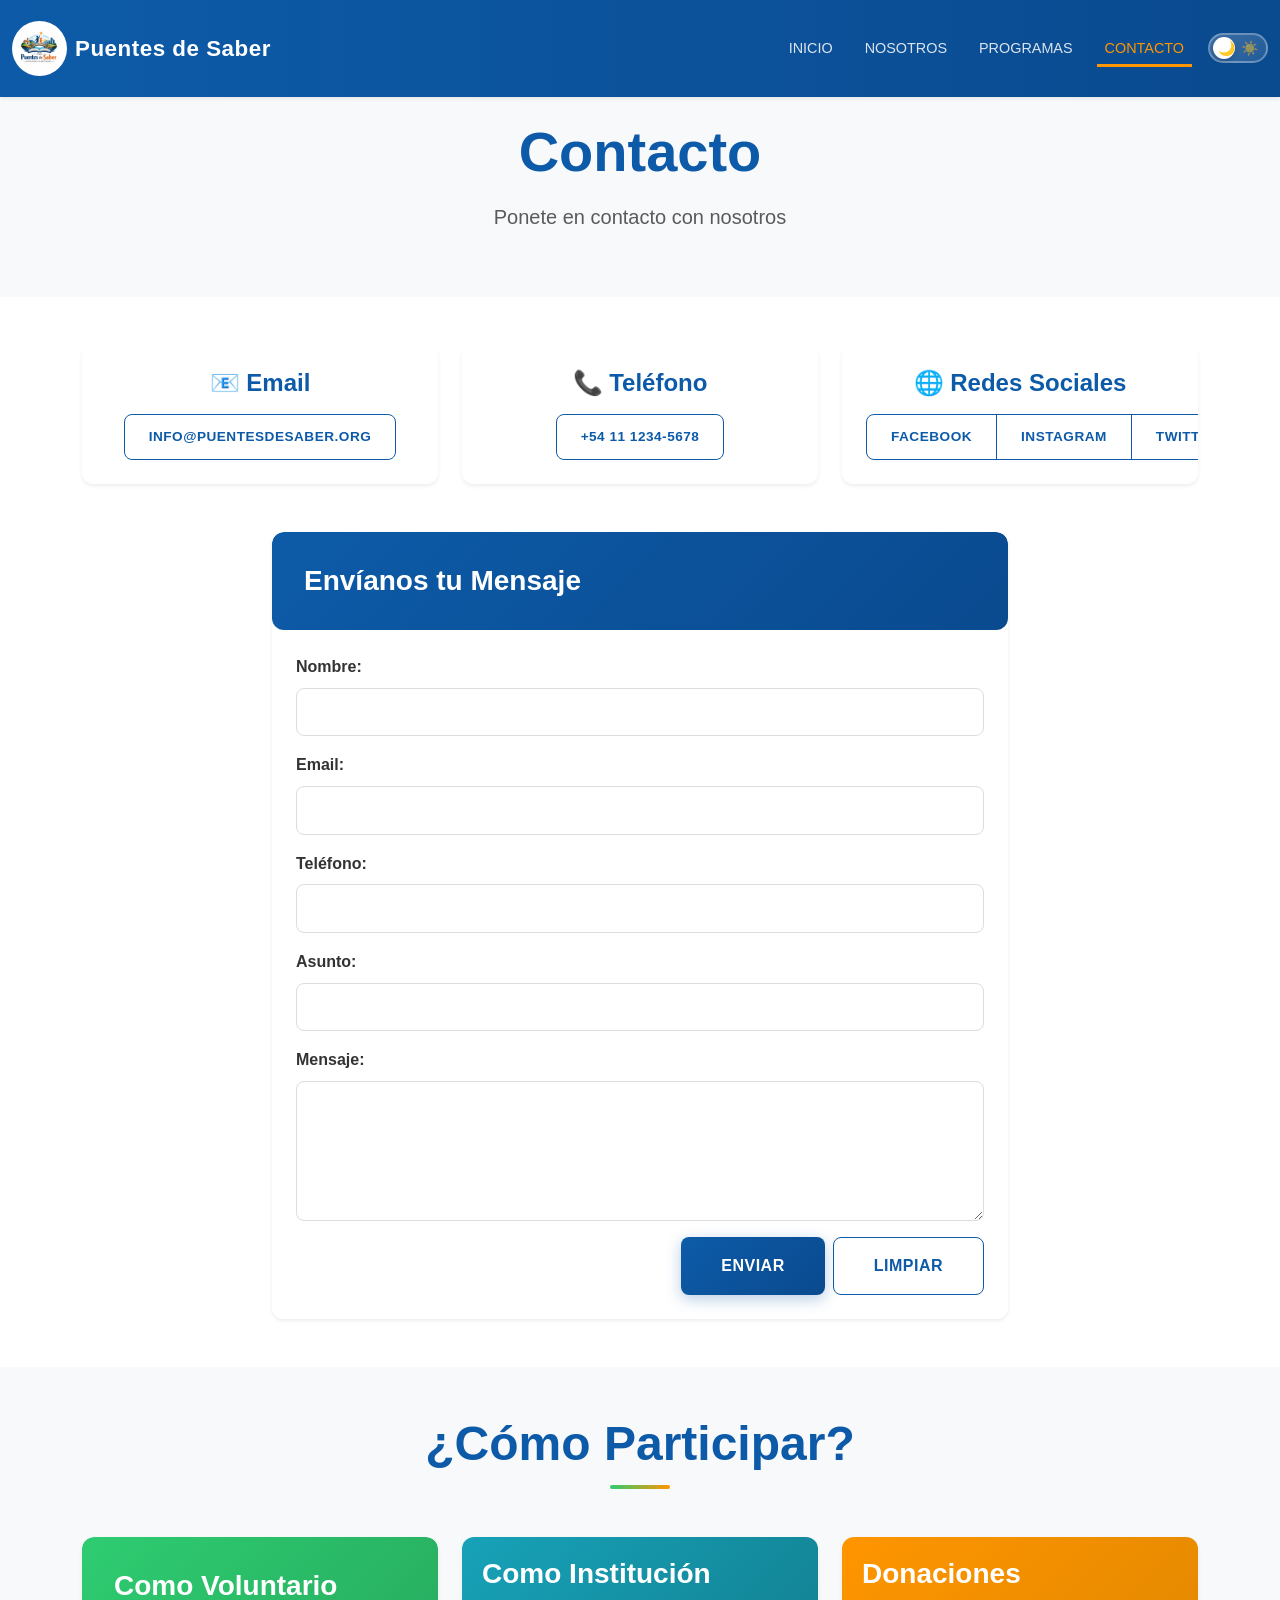
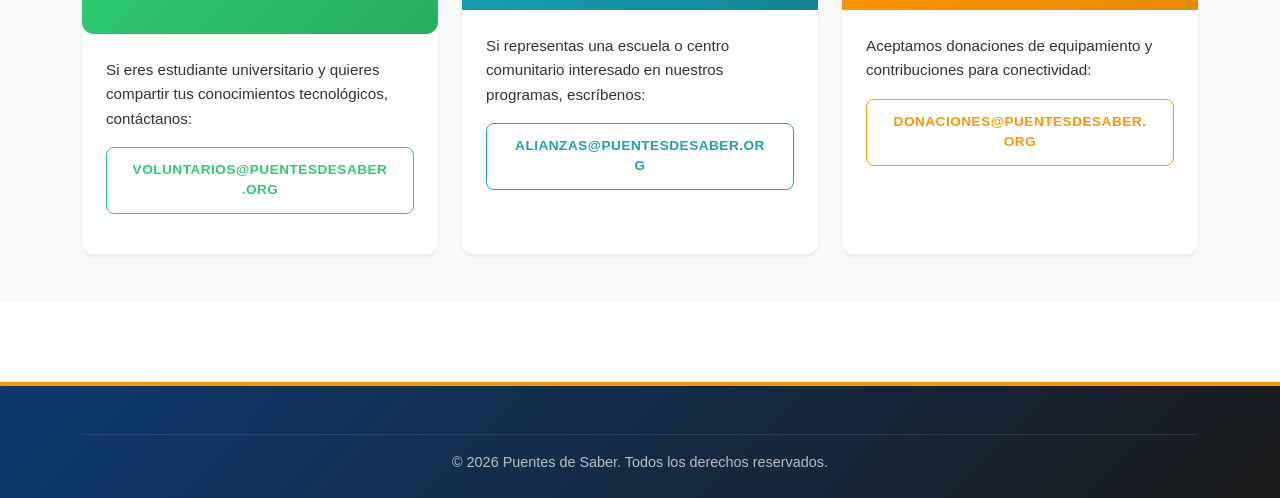
==== commit 0db8bf77: "feat: integrar imágenes en páginas nosotros y programas - Agregar imágenes de actividades y equipo e" ====
--- a/ong-website/contacto.html
+++ b/ong-website/contacto.html
@@ -4,7 +4,8 @@
     <meta charset="UTF-8">
     <meta name="viewport" content="width=device-width, initial-scale=1.0">
     <meta name="description" content="Contactate con Puentes de Saber. Email, teléfono y redes sociales para consultas sobre nuestros programas educativos.">
-    <link rel="icon" href="./img/logo.png" type="image/png">
+    <link rel="icon" href="./img/favicon-32x32.png" type="image/png">
+    <link rel="shortcut icon" href="./img/favicon-32x32.png" type="image/png">
     <title>Contacto - Puentes de Saber</title>
     <!-- Bootstrap CSS -->
     <link href="https://cdn.jsdelivr.net/npm/bootstrap@5.3.0/dist/css/bootstrap.min.css" rel="stylesheet">
@@ -46,8 +47,8 @@
                             <a class="nav-link active" aria-current="page" href="./contacto.html">Contacto</a>
                         </li>
                         <li class="nav-item ms-lg-2 d-flex align-items-center">
-                            <label class="theme-switch" for="btn-modo" data-bs-toggle="tooltip" data-bs-placement="bottom" title="Cambiar tema">
-                                <input type="checkbox" id="btn-modo" />
+                            <label class="theme-switch" for="btn-modo" data-bs-toggle="tooltip" data-bs-placement="bottom" title="Cambiar tema" aria-label="Cambiar entre modo claro y modo oscuro">
+                                <input type="checkbox" id="btn-modo" aria-label="Activar o desactivar modo oscuro" />
                                 <span class="slider">
                                     <span class="slider-icon"></span>
                                 </span>
@@ -198,15 +199,6 @@
     <!-- Footer -->
     <footer class="text-white">
         <div class="container">
-            <div class="footer-social">
-                <h5>Síguenos en Redes Sociales</h5>
-                <div class="social-links">
-                    <a href="https://facebook.com/puentesdesaber" target="_blank" rel="noopener noreferrer">Facebook</a>
-                    <a href="https://instagram.com/puentesdesaber" target="_blank" rel="noopener noreferrer">Instagram</a>
-                    <a href="https://twitter.com/puentesdesaber" target="_blank" rel="noopener noreferrer">Twitter</a>
-                </div>
-            </div>
-            
             <div class="footer-content">
                 <p class="footer-copyright">&copy; 2026 Puentes de Saber. Todos los derechos reservados.</p>
             </div>
